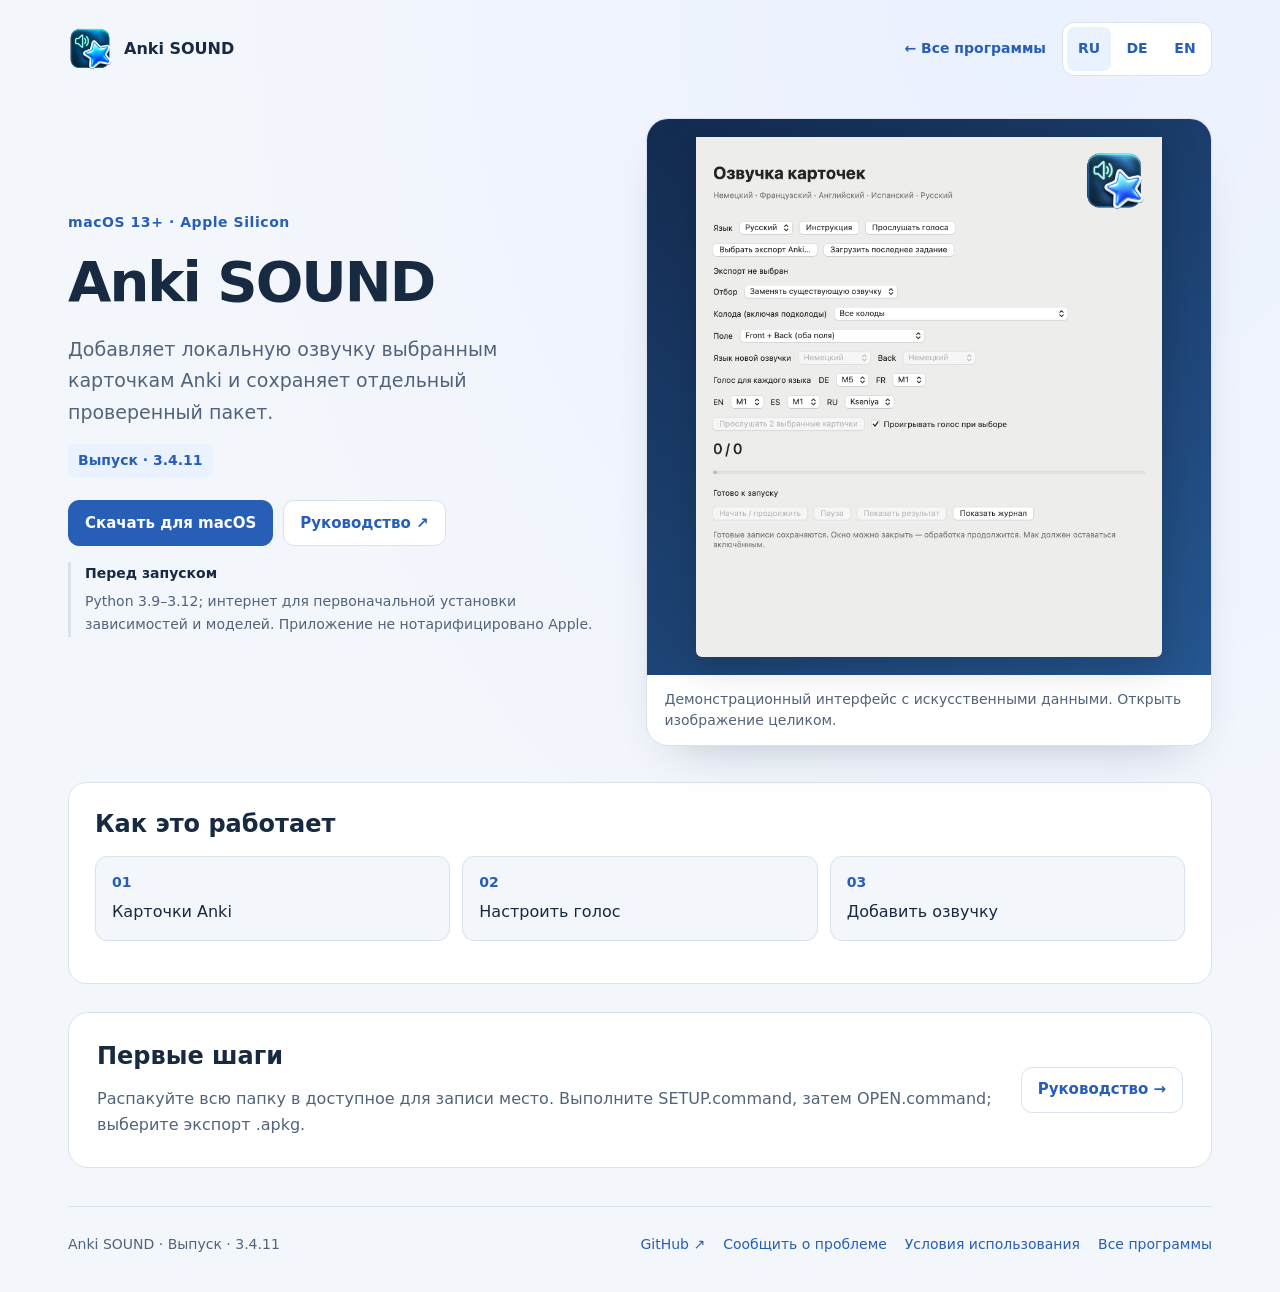
==== docs/index.html @ 82abe8fd "Polish localized website navigation, screenshots and mobile layouts" ====
<!doctype html>
<html lang="ru"><head><meta charset="utf-8"><meta name="viewport" content="width=device-width,initial-scale=1"><meta name="description" content="Добавляет локальную озвучку выбранным карточкам Anki и сохраняет отдельный проверенный пакет."><title>Anki SOUND — Руководство · Выпуск · 3.4.11</title><link rel="icon" href="presentation-icon.png"><link rel="stylesheet" href="presentation.css?v=20261022"></head>
<body style="--accent:#275fb6;--tint:#eaf1ff;--hero:#132b50;--hero-end:#255690"><div class="shell"><header class="top"><a class="brand" href="index-ru.html"><img src="presentation-icon.png" width="44" height="44" alt="">Anki SOUND</a><div class="navigation"><a class="catalog-link" href="https://popovantondev.github.io/popovantondev/index-ru.html">← Все программы</a><nav class="languages" aria-label="Language"><a href="index-ru.html" lang="ru" hreflang="ru" aria-current="page">RU</a><a href="index-de.html" lang="de" hreflang="de">DE</a><a href="index-en.html" lang="en" hreflang="en">EN</a></nav></div></header>
<main id="content"><section class="product-hero"><div class="copy"><p class="eyebrow">macOS 13+ · Apple Silicon</p><h1>Anki SOUND</h1><p class="lead">Добавляет локальную озвучку выбранным карточкам Anki и сохраняет отдельный проверенный пакет.</p><span class="status release">Выпуск · 3.4.11</span><div class="actions"><a class="button primary" href="https://github.com/popovantondev/AnkiSound/releases/tag/v3.4.11">Скачать для macOS</a><a class="button" href="Guide-ru.html">Руководство ↗</a></div><p class="requirements"><strong>Перед запуском</strong>Python 3.9–3.12; интернет для первоначальной установки зависимостей и моделей. Приложение не нотарифицировано Apple.</p></div><figure class="preview"><a href="images/guide-ru.png"><img src="images/guide-ru.png" alt="Anki SOUND — Демонстрационный интерфейс с искусственными данными. Открыть изображение целиком." decoding="async"></a><figcaption>Демонстрационный интерфейс с искусственными данными. Открыть изображение целиком.</figcaption></figure></section>
<section class="process" aria-labelledby="process-title"><h2 id="process-title">Как это работает</h2><ol class="flow"><li>Карточки Anki</li><li>Настроить голос</li><li>Добавить озвучку</li></ol></section><section class="start"><div><h2>Первые шаги</h2><p>Распакуйте всю папку в доступное для записи место. Выполните SETUP.command, затем OPEN.command; выберите экспорт .apkg.</p></div><div class="actions"><a class="button" href="Guide-ru.html">Руководство →</a></div></section></main>
<footer><span>Anki SOUND · Выпуск · 3.4.11</span><nav><a href="https://github.com/popovantondev/AnkiSound">GitHub ↗</a><a href="https://github.com/popovantondev/AnkiSound/issues/new/choose">Сообщить о проблеме</a><a href="https://github.com/popovantondev/AnkiSound#readme">Условия использования</a><a href="https://popovantondev.github.io/popovantondev/index-ru.html">Все программы</a></nav></footer></div></body></html>
---- docs/presentation.css ----
:root{color-scheme:light;--bg:#f3f6fb;--panel:#fff;--ink:#172a42;--muted:#52647b;--line:#d9e3ee;--accent:#225fba;--tint:#eaf2ff;--hero:#112d50;--hero-end:#23578d}
*{box-sizing:border-box}html{scroll-behavior:smooth;scroll-padding-top:24px}body{margin:0;background:radial-gradient(ellipse at 80% 0,var(--tint),transparent 55%),var(--bg);color:var(--ink);font:16px/1.65 system-ui,-apple-system,"Segoe UI",sans-serif}a{color:var(--accent);text-underline-offset:4px}a:focus-visible,summary:focus-visible{outline:3px solid var(--accent);outline-offset:4px}img{max-width:100%;height:auto}h1,h2,p{overflow-wrap:anywhere}h1{font-size:clamp(32px,4.5vw,56px);line-height:1.1;letter-spacing:-.035em;margin:12px 0 22px}h2{font-size:24px;line-height:1.3;margin:0 0 14px}p{margin:0 0 16px}.shell{max-width:1200px;margin:auto;padding:0 28px}.top{display:flex;justify-content:space-between;align-items:center;gap:20px;flex-wrap:wrap;padding:22px 0}.brand{display:flex;align-items:center;gap:12px;text-decoration:none;color:var(--ink);font-weight:750}.brand img{width:44px;height:44px;object-fit:contain}.navigation{display:flex;gap:16px;align-items:center;flex-wrap:wrap}.catalog-link{font-size:14px;font-weight:650;text-decoration:none}.languages{display:flex;gap:4px;border:1px solid var(--line);border-radius:12px;padding:4px;background:var(--panel)}.languages a{display:inline-flex;min-width:44px;min-height:44px;align-items:center;justify-content:center;border-radius:8px;text-decoration:none;font-size:14px;font-weight:700}.languages a[aria-current]{background:var(--tint)}.product-hero{display:grid;grid-template-columns:minmax(0,1fr) minmax(0,1.05fr);gap:38px;align-items:center;margin:20px 0 36px}.copy{min-width:0;padding:24px 0}.eyebrow{color:var(--accent);font-size:14px;font-weight:700;letter-spacing:.04em}.lead{font-size:19px;color:var(--muted)}.status{display:inline-block;border-radius:8px;padding:5px 10px;background:var(--tint);font-size:14px;font-weight:700;color:var(--accent)}.actions{display:flex;align-items:center;flex-wrap:wrap;gap:10px;margin:23px 0 16px}.button{display:inline-flex;align-items:center;justify-content:center;min-height:46px;padding:10px 16px;border:1px solid var(--line);border-radius:11px;background:var(--panel);color:var(--accent);font-size:15px;line-height:1.4;font-weight:700;text-decoration:none;max-width:100%;overflow-wrap:anywhere}.button.primary{background:var(--accent);color:#fff;border-color:var(--accent)}.button:hover{filter:brightness(.96)}.requirements{font-size:14px;color:var(--muted);padding-left:14px;border-left:3px solid var(--line)}.requirements strong{display:block;color:var(--ink);margin-bottom:5px}.preview{margin:0;min-width:0;border:1px solid var(--line);border-radius:22px;overflow:hidden;background:var(--panel);box-shadow:0 22px 50px -30px #162b4855}.preview>a{display:grid;place-items:center;padding:18px;background:linear-gradient(145deg,var(--hero),var(--hero-end));min-height:260px}.preview img{display:block;width:auto;max-width:100%;max-height:520px;object-fit:contain;filter:drop-shadow(0 8px 18px #0003)}figcaption{font-size:14px;color:var(--muted);padding:14px 18px;line-height:1.5}.process{border:1px solid var(--line);border-radius:18px;background:var(--panel);padding:26px;margin:26px 0}.flow{list-style:none;display:grid;grid-template-columns:repeat(3,minmax(0,1fr));padding:0;gap:12px;counter-reset:step}.flow li{padding:14px 16px;border:1px solid var(--line);border-radius:12px;background:var(--bg);overflow-wrap:anywhere}.flow li:before{counter-increment:step;content:counter(step,decimal-leading-zero);display:block;font-size:14px;color:var(--accent);font-weight:700;margin-bottom:5px}.start{display:grid;grid-template-columns:minmax(0,1fr) auto;gap:24px;align-items:center;padding:28px;border-radius:20px;background:var(--panel);border:1px solid var(--line);margin:28px 0 38px}.start p{color:var(--muted);margin:0}.start .actions{margin:0}.notice{padding:14px 16px;background:var(--tint);border-radius:12px;font-size:15px;color:var(--ink)}footer{display:flex;gap:16px;flex-wrap:wrap;justify-content:space-between;border-top:1px solid var(--line);padding:26px 0 36px;font-size:14px;color:var(--muted)}footer nav{display:flex;gap:18px;flex-wrap:wrap}footer a{text-decoration:none}main:focus{outline:none}
@media(max-width:900px){.product-hero{gap:24px}.lead{font-size:17px}.shell{padding:0 22px}}
@media(max-width:760px){.product-hero{grid-template-columns:1fr;margin-top:0;gap:14px}.copy{padding:12px 0}.preview>a{min-height:0}.preview img{max-height:450px}.flow{grid-template-columns:1fr}.start{grid-template-columns:1fr;padding:22px}.process{padding:22px}.top{gap:14px}.navigation{width:100%;justify-content:space-between}.shell{padding:0 18px}}
@media(prefers-reduced-motion:reduce){html{scroll-behavior:auto}*,*:before,*:after{animation:none!important;transition:none!important}}
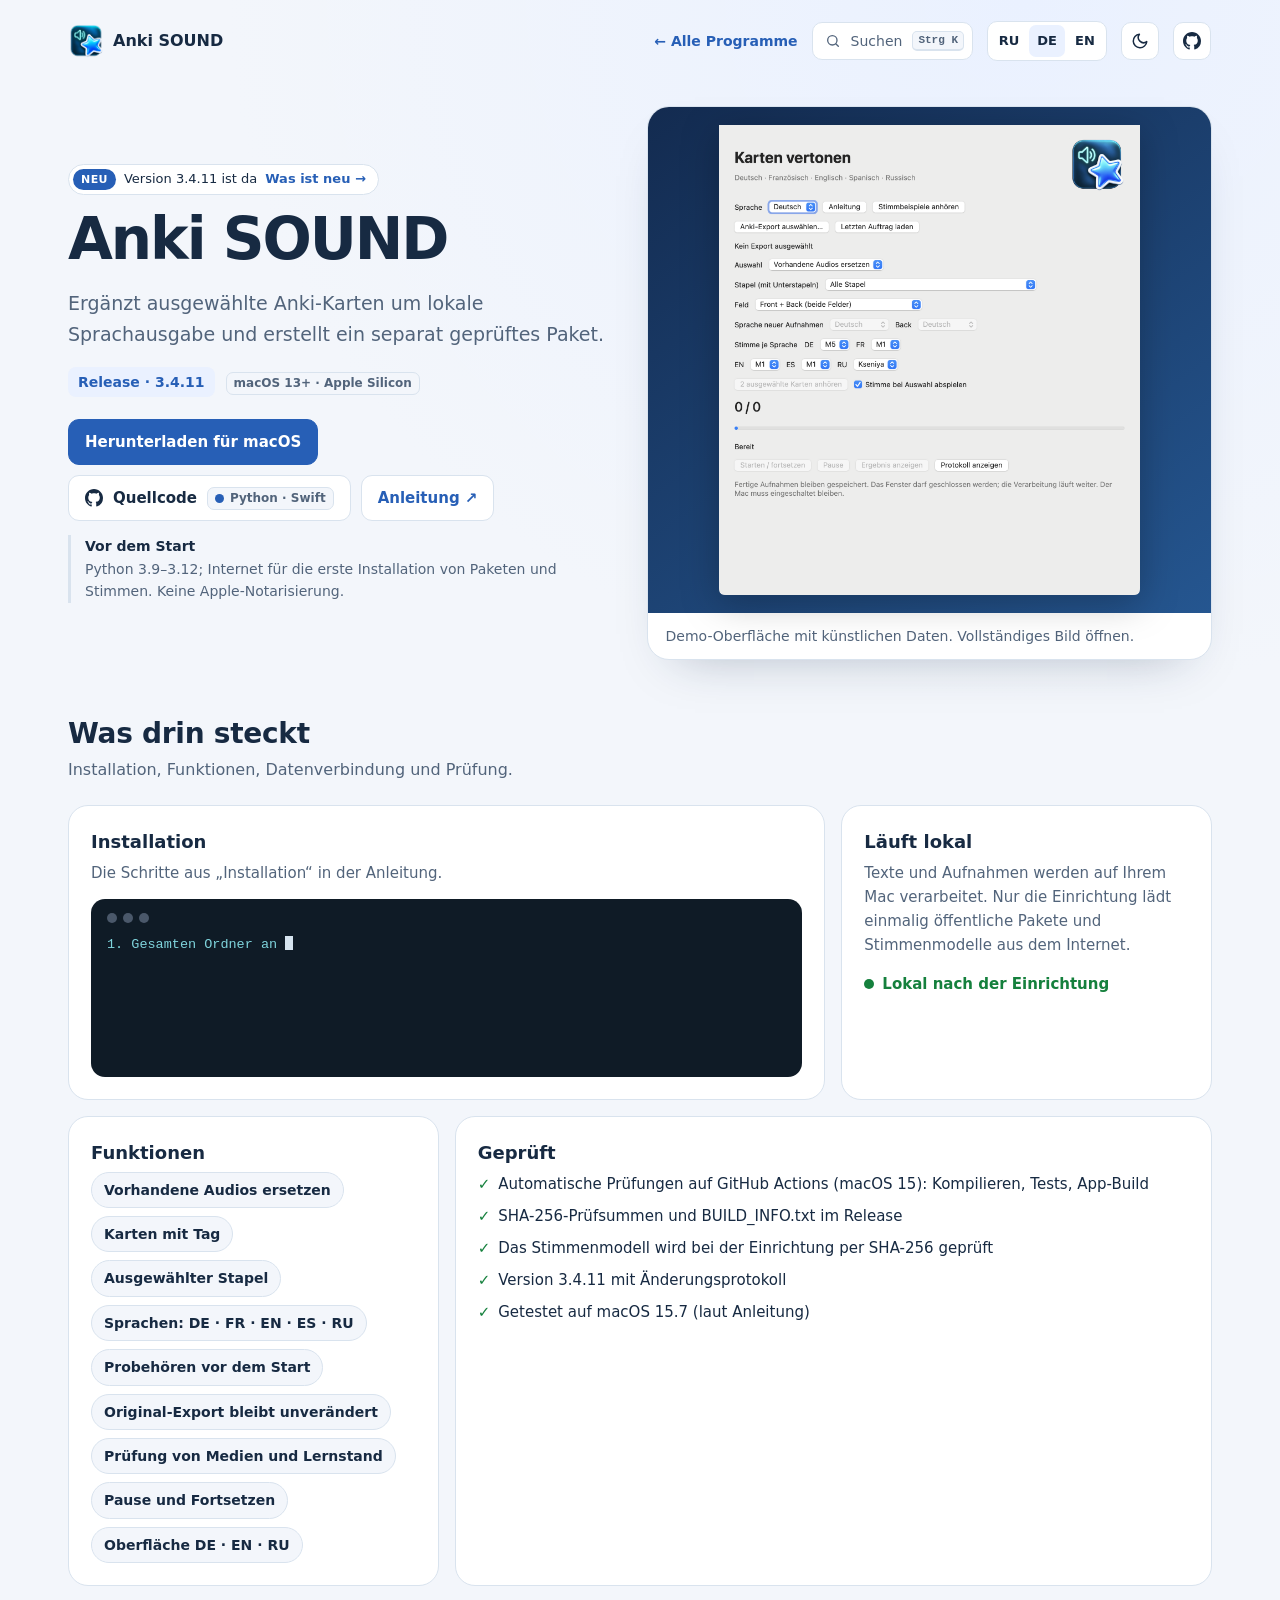
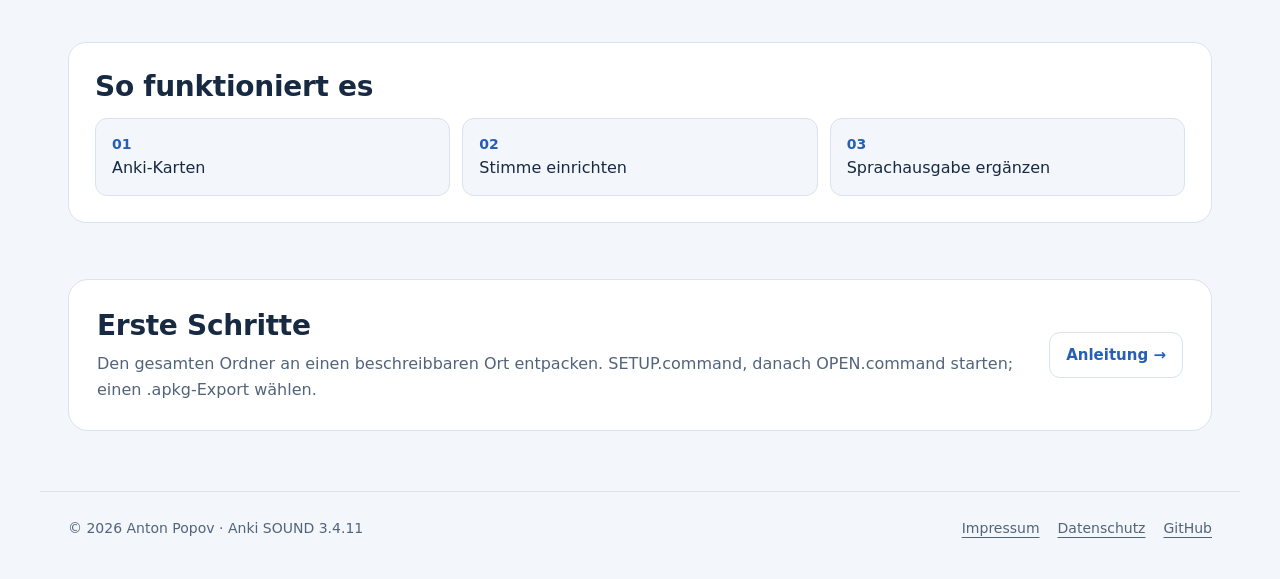
==== commit 561faa16: "Polish project site and documentation - German root pages (index.html, README.md), English and Russi" ====
--- a/docs/index.html
+++ b/docs/index.html
@@ -1,6 +1,73 @@
 <!doctype html>
-<html lang="ru"><head><meta charset="utf-8"><meta name="viewport" content="width=device-width,initial-scale=1"><meta name="description" content="Добавляет локальную озвучку выбранным карточкам Anki и сохраняет отдельный проверенный пакет."><title>Anki SOUND — Руководство · Выпуск · 3.4.11</title><link rel="icon" href="presentation-icon.png"><link rel="stylesheet" href="presentation.css?v=20261022"></head>
-<body style="--accent:#275fb6;--tint:#eaf1ff;--hero:#132b50;--hero-end:#255690"><div class="shell"><header class="top"><a class="brand" href="index-ru.html"><img src="presentation-icon.png" width="44" height="44" alt="">Anki SOUND</a><div class="navigation"><a class="catalog-link" href="https://popovantondev.github.io/popovantondev/index-ru.html">← Все программы</a><nav class="languages" aria-label="Language"><a href="index-ru.html" lang="ru" hreflang="ru" aria-current="page">RU</a><a href="index-de.html" lang="de" hreflang="de">DE</a><a href="index-en.html" lang="en" hreflang="en">EN</a></nav></div></header>
-<main id="content"><section class="product-hero"><div class="copy"><p class="eyebrow">macOS 13+ · Apple Silicon</p><h1>Anki SOUND</h1><p class="lead">Добавляет локальную озвучку выбранным карточкам Anki и сохраняет отдельный проверенный пакет.</p><span class="status release">Выпуск · 3.4.11</span><div class="actions"><a class="button primary" href="https://github.com/popovantondev/AnkiSound/releases/tag/v3.4.11">Скачать для macOS</a><a class="button" href="Guide-ru.html">Руководство ↗</a></div><p class="requirements"><strong>Перед запуском</strong>Python 3.9–3.12; интернет для первоначальной установки зависимостей и моделей. Приложение не нотарифицировано Apple.</p></div><figure class="preview"><a href="images/guide-ru.png"><img src="images/guide-ru.png" alt="Anki SOUND — Демонстрационный интерфейс с искусственными данными. Открыть изображение целиком." decoding="async"></a><figcaption>Демонстрационный интерфейс с искусственными данными. Открыть изображение целиком.</figcaption></figure></section>
-<section class="process" aria-labelledby="process-title"><h2 id="process-title">Как это работает</h2><ol class="flow"><li>Карточки Anki</li><li>Настроить голос</li><li>Добавить озвучку</li></ol></section><section class="start"><div><h2>Первые шаги</h2><p>Распакуйте всю папку в доступное для записи место. Выполните SETUP.command, затем OPEN.command; выберите экспорт .apkg.</p></div><div class="actions"><a class="button" href="Guide-ru.html">Руководство →</a></div></section></main>
-<footer><span>Anki SOUND · Выпуск · 3.4.11</span><nav><a href="https://github.com/popovantondev/AnkiSound">GitHub ↗</a><a href="https://github.com/popovantondev/AnkiSound/issues/new/choose">Сообщить о проблеме</a><a href="https://github.com/popovantondev/AnkiSound#readme">Условия использования</a><a href="https://popovantondev.github.io/popovantondev/index-ru.html">Все программы</a></nav></footer></div></body></html>+<html lang="de">
+<head>
+<meta charset="utf-8">
+<meta name="viewport" content="width=device-width,initial-scale=1">
+<meta name="color-scheme" content="light dark">
+<meta name="description" content="Ergänzt ausgewählte Anki-Karten um lokale Sprachausgabe und erstellt ein separat geprüftes Paket.">
+<title>Anki SOUND — Anleitung · Release · 3.4.11</title>
+<link rel="icon" href="presentation-icon.png">
+<script src="assets/kit/kit-theme.js"></script><link rel="stylesheet" href="assets/kit/kit.css?v=2026.11.05-1"><script src="assets/kit/programs.js?v=2026.11.05-1" defer></script><script src="assets/kit/kit.js?v=2026.11.05-1" defer></script>
+<link rel="stylesheet" href="presentation.css?v=2026.11.05-1">
+</head>
+<body class="ppk-page">
+<a class="ppk-skip" href="#main">Zum Inhalt</a>
+<div class="ppk-nav-wrap" id="ppk-nav-wrap">
+  <nav class="ppk-nav" aria-label="Hauptnavigation">
+    <a class="ppk-brand" href="index.html"><img src="presentation-icon.png" alt="" width="34" height="34"><span>Anki SOUND</span></a>
+    <span class="ppk-spacer"></span>
+    <a class="ppk-back" href="https://popovantondev.github.io/popovantondev/index.html">← Alle Programme</a>
+    <button class="ppk-search-btn" type="button" data-ppk-open-search aria-label="Programme durchsuchen"><span>Suchen</span><kbd>Strg K</kbd></button>
+    <div class="ppk-langs"><a href="index-ru.html" lang="ru" hreflang="ru">RU</a><a href="index.html" lang="de" hreflang="de" aria-current="page">DE</a><a href="index-en.html" lang="en" hreflang="en">EN</a></div>
+    <button class="ppk-icon-btn ppk-theme-btn" type="button" data-ppk-theme aria-label="Farbschema wechseln"></button>
+    <a class="ppk-icon-btn ppk-gh-btn" href="https://github.com/popovantondev/AnkiSound" aria-label="GitHub"></a>
+  </nav>
+</div>
+<main class="ppk-shell" id="main">
+<div class="ppk-hero">
+<div>
+<a class="ppk-pill" href="https://github.com/popovantondev/AnkiSound/releases/tag/v3.4.11"><span class="ppk-new">NEU</span><span>Version 3.4.11 ist da</span> <span class="ppk-more">Was ist neu →</span></a>
+<h1>Anki SOUND</h1>
+<p class="ppk-lead">Ergänzt ausgewählte Anki-Karten um lokale Sprachausgabe und erstellt ein separat geprüftes Paket.</p>
+<span class="ppk-status">Release · 3.4.11</span> <span class="ppk-chip ppk-meta-chip">macOS 13+ · Apple Silicon</span>
+<div class="ppk-actions">
+<a class="ppk-btn ppk-btn-primary" href="https://github.com/popovantondev/AnkiSound/releases/tag/v3.4.11">Herunterladen für macOS</a>
+<a class="ppk-btn ppk-btn-gh" href="https://github.com/popovantondev/AnkiSound">Quellcode <span class="ppk-chip"><i class="ppk-dot"></i>Python · Swift</span></a>
+<a class="ppk-btn" href="Guide-de.html">Anleitung ↗</a>
+</div>
+<p class="ppk-requirements"><strong>Vor dem Start</strong>Python 3.9–3.12; Internet für die erste Installation von Paketen und Stimmen. Keine Apple-Notarisierung.</p>
+
+</div>
+<figure class="ppk-preview">
+<div class="ppk-stage"><a href="images/guide-de.png"><img src="images/guide-de.png" alt="Anki SOUND — Demo-Oberfläche mit künstlichen Daten. Vollständiges Bild öffnen." decoding="async"></a></div>
+<figcaption>Demo-Oberfläche mit künstlichen Daten. Vollständiges Bild öffnen.</figcaption>
+</figure>
+</div>
+
+<section class="ppk-bento-section ppk-section ppk-reveal">
+<h2>Was drin steckt</h2>
+<p class="ppk-sub">Installation, Funktionen, Datenverbindung und Prüfung.</p>
+<div class="ppk-bento">
+<div class="ppk-tile ppk-wide"><h3>Installation</h3><p>Die Schritte aus „Installation“ in der Anleitung.</p><div class="ppk-term" role="group" aria-label="Installation"><div class="ppk-term-bar"><i></i><i></i><i></i></div><div class="ppk-term-out"><div class="ppk-ps">1. Gesamten Ordner an einen beschreibbaren Ort entpacken</div><div class="ppk-ps">2. SETUP.command starten (Python 3.9–3.12, Internet nötig)</div><div class="ppk-dim">   lädt festgelegte Pakete und das russische Stimmenmodell (SHA-256-geprüft)</div><div class="ppk-ps">3. OPEN.command starten – öffnet previews/Anki SOUND.app</div><div class="ppk-ok">4. .apkg-Export wählen, Modus wählen, Vorschau anhören, starten</div></div></div></div>
+<div class="ppk-tile"><h3>Läuft lokal</h3><p>Texte und Aufnahmen werden auf Ihrem Mac verarbeitet. Nur die Einrichtung lädt einmalig öffentliche Pakete und Stimmenmodelle aus dem Internet.</p><span class="ppk-live">Lokal nach der Einrichtung</span></div>
+<div class="ppk-tile"><h3>Funktionen</h3><div class="ppk-chips"><span>Vorhandene Audios ersetzen</span><span>Karten mit Tag</span><span>Ausgewählter Stapel</span><span>Sprachen: DE · FR · EN · ES · RU</span><span>Probehören vor dem Start</span><span>Original-Export bleibt unverändert</span><span>Prüfung von Medien und Lernstand</span><span>Pause und Fortsetzen</span><span>Oberfläche DE · EN · RU</span></div></div>
+<div class="ppk-tile ppk-wide"><h3>Geprüft</h3><ul class="ppk-checks"><li>Automatische Prüfungen auf GitHub Actions (macOS 15): Kompilieren, Tests, App-Build</li><li>SHA-256-Prüfsummen und BUILD_INFO.txt im Release</li><li>Das Stimmenmodell wird bei der Einrichtung per SHA-256 geprüft</li><li>Version 3.4.11 mit Änderungsprotokoll</li><li>Getestet auf macOS 15.7 (laut Anleitung)</li></ul></div>
+</div>
+</section>
+
+<section class="ppk-section ppk-process ppk-reveal" aria-labelledby="process-title">
+<h2 id="process-title">So funktioniert es</h2>
+<ol class="ppk-flow"><li>Anki-Karten</li><li>Stimme einrichten</li><li>Sprachausgabe ergänzen</li></ol>
+</section>
+
+<section class="ppk-section ppk-start ppk-reveal">
+<div><h2>Erste Schritte</h2><p>Den gesamten Ordner an einen beschreibbaren Ort entpacken. SETUP.command, danach OPEN.command starten; einen .apkg-Export wählen.</p></div>
+<div class="ppk-actions"><a class="ppk-btn" href="Guide-de.html">Anleitung →</a></div>
+</section>
+</main>
+<footer class="ppk-footer">
+  <span>© 2026 Anton Popov · Anki SOUND 3.4.11</span>
+  <nav aria-label="Rechtliches"><a href="https://popovantondev.github.io/popovantondev/impressum.html">Impressum</a><a href="https://popovantondev.github.io/popovantondev/datenschutz.html">Datenschutz</a><a href="https://github.com/popovantondev/AnkiSound">GitHub</a></nav>
+</footer>
+</body>
+</html>
--- a/docs/assets/kit/kit.css
+++ b/docs/assets/kit/kit.css
@@ -0,0 +1,244 @@
+/* popovantondev shared kit: tokens, header, search palette, components, footer.
+   Everything is prefixed ppk-. Pages set their accent in their own CSS (see demo.html).
+   Kit tokens have zero specificity (:where), so any page rule overrides them regardless of load order. */
+
+/* ---------- tokens ---------- */
+:where(:root){color-scheme:light;
+  --ppk-bg:#f3f6fb;--ppk-panel:#ffffff;--ppk-ink:#172a42;--ppk-muted:#52647b;--ppk-line:#d9e3ee;
+  --ppk-accent:#0f6f7c;--ppk-accent-ink:#ffffff;--ppk-tint:#e2f2f3;--ppk-hero:#0c3a45;--ppk-hero-end:#1b6b78;
+  --ppk-glass:rgba(255,255,255,.76);--ppk-term:#0f1b26;--ppk-term-ink:#d6e4ef;--ppk-term-ps:#7fd4dc;--ppk-term-ok:#6ee787;--ppk-term-dim:#8fa3b6;
+  --ppk-ok:#15803d;--ppk-ok-bg:#dcfce7;--ppk-ok-fg:#166534;--ppk-warn-bg:#fef3c7;--ppk-warn-fg:#92400e;
+  --ppk-focus:#1a5fd0;--ppk-shadow:0 22px 50px -30px rgba(22,43,72,.35);
+  --ppk-radius-s:8px;--ppk-radius-m:12px;--ppk-radius-l:20px;--ppk-radius-pill:999px;
+  --ppk-font:system-ui,-apple-system,"Segoe UI",sans-serif;--ppk-mono:ui-monospace,"Cascadia Code",Consolas,monospace;--ppk-shell:1200px}
+:where([data-theme="dark"]){color-scheme:dark;
+  --ppk-bg:#0c131b;--ppk-panel:#131d28;--ppk-ink:#e5edf5;--ppk-muted:#9badbf;--ppk-line:#233142;
+  --ppk-accent:#3cc1cc;--ppk-accent-ink:#03262b;--ppk-tint:#11343a;--ppk-hero:#082a32;--ppk-hero-end:#145a65;
+  --ppk-glass:rgba(19,29,40,.76);--ppk-term:#070d13;--ppk-term-ink:#d6e4ef;--ppk-term-ps:#7fd4dc;--ppk-term-ok:#6ee787;--ppk-term-dim:#8fa3b6;
+  --ppk-ok:#4ade80;--ppk-ok-bg:#14532d;--ppk-ok-fg:#bbf7d0;--ppk-warn-bg:#78350f;--ppk-warn-fg:#fde68a;
+  --ppk-focus:#7ab8ff;--ppk-shadow:0 22px 50px -30px rgba(0,0,0,.7)}
+@media (prefers-color-scheme:dark){:where(:root:not([data-theme])){color-scheme:dark;
+  --ppk-bg:#0c131b;--ppk-panel:#131d28;--ppk-ink:#e5edf5;--ppk-muted:#9badbf;--ppk-line:#233142;
+  --ppk-accent:#3cc1cc;--ppk-accent-ink:#03262b;--ppk-tint:#11343a;--ppk-hero:#082a32;--ppk-hero-end:#145a65;
+  --ppk-glass:rgba(19,29,40,.76);--ppk-term:#070d13;--ppk-term-ink:#d6e4ef;--ppk-term-ps:#7fd4dc;--ppk-term-ok:#6ee787;--ppk-term-dim:#8fa3b6;
+  --ppk-ok:#4ade80;--ppk-ok-bg:#14532d;--ppk-ok-fg:#bbf7d0;--ppk-warn-bg:#78350f;--ppk-warn-fg:#fde68a;
+  --ppk-focus:#7ab8ff;--ppk-shadow:0 22px 50px -30px rgba(0,0,0,.7)}}
+
+/* ---------- base (only inside pages that opt in with class ppk-page on body) ---------- */
+.ppk-page{margin:0;background:radial-gradient(ellipse at 80% 0,var(--ppk-tint),transparent 55%),var(--ppk-bg);background-attachment:fixed;color:var(--ppk-ink);font:16px/1.6 var(--ppk-font);transition:background-color .3s,color .3s}
+.ppk-page *,.ppk-page *::before,.ppk-page *::after{box-sizing:border-box}
+:where(.ppk-page a){color:var(--ppk-accent);text-underline-offset:4px}
+:where(.ppk-page img){max-width:100%;height:auto}
+:where(.ppk-page button){font:inherit;color:inherit}
+.ppk-page :focus-visible,.ppk-overlay :focus-visible,.ppk-nav-wrap :focus-visible,.ppk-footer :focus-visible{outline:3px solid var(--ppk-focus);outline-offset:3px}
+:where(.ppk-page h1),.ppk-title{font-size:clamp(34px,4.6vw,58px);line-height:1.05;letter-spacing:-.035em;margin:14px 0 18px}
+:where(.ppk-page h2),.ppk-h2{font-size:clamp(22px,2.4vw,28px);line-height:1.25;letter-spacing:-.01em;margin:0 0 6px}
+.ppk-page [hidden],.ppk-overlay[hidden]{display:none!important}
+.ppk-shell{max-width:var(--ppk-shell);margin:0 auto;padding:0 28px}
+.ppk-section{margin:56px 0;position:relative}
+.ppk-sub{color:var(--ppk-muted);margin:0 0 22px}
+.ppk-sr-only{position:absolute!important;width:1px;height:1px;margin:-1px;padding:0;overflow:hidden;clip:rect(0 0 0 0);white-space:nowrap;border:0}
+.ppk-skip{position:absolute;left:12px;top:-60px;z-index:200;background:var(--ppk-panel);color:var(--ppk-ink);border:2px solid var(--ppk-focus);border-radius:var(--ppk-radius-m);padding:8px 14px;font-weight:700;text-decoration:none}
+.ppk-skip:focus{top:12px}
+html.ppk-lock{overflow:hidden}
+
+/* ---------- icons (CSS masks, work without JS and without inline SVG) ---------- */
+.ppk-search-btn::before,.ppk-gh-btn::before,.ppk-theme-btn::before,.ppk-btn-gh::before{content:"";flex:none;background:currentColor;-webkit-mask:var(--ppk-ico) center/contain no-repeat;mask:var(--ppk-ico) center/contain no-repeat}
+.ppk-search-btn::before{--ppk-ico:url("data:image/svg+xml,%3Csvg xmlns='http://www.w3.org/2000/svg' viewBox='0 0 24 24' fill='none' stroke='black' stroke-width='2' stroke-linecap='round'%3E%3Ccircle cx='11' cy='11' r='7'/%3E%3Cpath d='m20 20-3.5-3.5'/%3E%3C/svg%3E");width:16px;height:16px}
+.ppk-gh-btn::before,.ppk-btn-gh::before{--ppk-ico:url("data:image/svg+xml,%3Csvg xmlns='http://www.w3.org/2000/svg' viewBox='0 0 16 16'%3E%3Cpath d='M8 0C3.58 0 0 3.58 0 8c0 3.54 2.29 6.53 5.47 7.59.4.07.55-.17.55-.38 0-.19-.01-.82-.01-1.49-2.01.37-2.53-.49-2.69-.94-.09-.23-.48-.94-.82-1.13-.28-.15-.68-.52-.01-.53.63-.01 1.08.58 1.23.82.72 1.21 1.87.87 2.33.66.07-.52.28-.87.51-1.07-1.78-.2-3.64-.89-3.64-3.95 0-.87.31-1.59.82-2.15-.08-.2-.36-1.02.08-2.12 0 0 .67-.21 2.2.82.64-.18 1.32-.27 2-.27.68 0 1.36.09 2 .27 1.53-1.04 2.2-.82 2.2-.82.44 1.1.16 1.92.08 2.12.51.56.82 1.27.82 2.15 0 3.07-1.87 3.75-3.65 3.95.29.25.54.73.54 1.48 0 1.07-.01 1.93-.01 2.2 0 .21.15.46.55.38A8.013 8.013 0 0 0 16 8c0-4.42-3.58-8-8-8z'/%3E%3C/svg%3E");width:18px;height:18px}
+.ppk-theme-btn::before{--ppk-ico:url("data:image/svg+xml,%3Csvg xmlns='http://www.w3.org/2000/svg' viewBox='0 0 24 24' fill='none' stroke='black' stroke-width='2' stroke-linecap='round' stroke-linejoin='round'%3E%3Cpath d='M21 12.8A9 9 0 1 1 11.2 3a7 7 0 0 0 9.8 9.8z'/%3E%3C/svg%3E");width:18px;height:18px}
+:root[data-theme="dark"] .ppk-theme-btn::before{--ppk-ico:url("data:image/svg+xml,%3Csvg xmlns='http://www.w3.org/2000/svg' viewBox='0 0 24 24' fill='none' stroke='black' stroke-width='2' stroke-linecap='round'%3E%3Ccircle cx='12' cy='12' r='4.5'/%3E%3Cpath d='M12 2v2M12 20v2M4.9 4.9l1.4 1.4M17.7 17.7l1.4 1.4M2 12h2M20 12h2M4.9 19.1l1.4-1.4M17.7 6.3l1.4-1.4'/%3E%3C/svg%3E")}
+@media (prefers-color-scheme:dark){:root:not([data-theme]) .ppk-theme-btn::before{--ppk-ico:url("data:image/svg+xml,%3Csvg xmlns='http://www.w3.org/2000/svg' viewBox='0 0 24 24' fill='none' stroke='black' stroke-width='2' stroke-linecap='round'%3E%3Ccircle cx='12' cy='12' r='4.5'/%3E%3Cpath d='M12 2v2M12 20v2M4.9 4.9l1.4 1.4M17.7 17.7l1.4 1.4M2 12h2M20 12h2M4.9 19.1l1.4-1.4M17.7 6.3l1.4-1.4'/%3E%3C/svg%3E")}}
+.ppk-search-btn:has(svg)::before,.ppk-icon-btn:has(svg)::before,.ppk-btn-gh:has(svg)::before{display:none}
+
+/* ---------- header: static markup, JS only improves it ---------- */
+.ppk-nav-wrap{position:sticky;top:0;z-index:40;padding:10px 0 0;transition:padding .3s}
+.ppk-nav-wrap.ppk-floating{padding-inline:8px}
+.ppk-nav{max-width:var(--ppk-shell);margin:0 auto;display:flex;align-items:center;gap:14px;padding:10px 28px;border:1px solid transparent;border-radius:0;font:14px/1.3 var(--ppk-font);color:var(--ppk-ink);transition:max-width .35s cubic-bezier(.2,.8,.2,1),padding .35s cubic-bezier(.2,.8,.2,1),border-radius .35s,background-color .35s,box-shadow .35s}
+.ppk-nav *,.ppk-nav *::before,.ppk-nav *::after{box-sizing:border-box}
+.ppk-floating .ppk-nav{max-width:980px;padding:8px 10px 8px 16px;border-color:var(--ppk-line);border-radius:var(--ppk-radius-pill);background:var(--ppk-glass);-webkit-backdrop-filter:blur(14px) saturate(1.4);backdrop-filter:blur(14px) saturate(1.4);box-shadow:0 10px 30px -18px rgba(0,0,0,.35)}
+.ppk-brand{display:flex;align-items:center;gap:10px;min-width:0;font-size:16px;font-weight:750;color:var(--ppk-ink);text-decoration:none;white-space:nowrap}
+.ppk-brand img{width:34px;height:34px;flex:none;border-radius:9px}
+.ppk-brand span{overflow:hidden;text-overflow:ellipsis}
+.ppk-spacer{flex:1}
+.ppk-back{display:inline-flex;align-items:center;min-height:38px;font-size:14px;font-weight:650;color:var(--ppk-accent);text-decoration:none;white-space:nowrap}
+.ppk-back:hover{text-decoration:underline;text-underline-offset:4px}
+.ppk-search-btn{display:none;align-items:center;gap:10px;min-height:38px;padding:6px 8px 6px 12px;border:1px solid var(--ppk-line);border-radius:10px;background:var(--ppk-panel);color:var(--ppk-muted);font:inherit;font-size:14px;cursor:pointer;transition:border-color .2s}
+.ppk-search-btn:hover{border-color:var(--ppk-accent)}
+html.ppk-js .ppk-search-btn{display:flex}
+.ppk-search-btn kbd,.ppk-kbd{font:600 11px/1 var(--ppk-mono);border:1px solid var(--ppk-line);border-bottom-width:2px;border-radius:5px;padding:3px 5px;color:var(--ppk-muted);background:var(--ppk-bg)}
+.ppk-langs{display:flex;gap:2px;padding:3px;border:1px solid var(--ppk-line);border-radius:10px;background:var(--ppk-panel)}
+.ppk-langs a{display:grid;place-items:center;min-width:36px;min-height:32px;border-radius:7px;color:var(--ppk-ink);font-size:13px;font-weight:700;text-decoration:none}
+.ppk-langs a:hover{background:var(--ppk-bg)}
+.ppk-langs a[aria-current]{background:var(--ppk-tint);color:var(--ppk-ink)}
+.ppk-icon-btn{display:grid;place-items:center;width:38px;height:38px;padding:0;border:1px solid var(--ppk-line);border-radius:10px;background:var(--ppk-panel);color:var(--ppk-ink);text-decoration:none;cursor:pointer;transition:border-color .2s}
+.ppk-icon-btn:hover{border-color:var(--ppk-accent)}
+.ppk-icon-btn svg{width:18px;height:18px}
+html:not(.ppk-js) .ppk-theme-btn{display:none}
+
+/* ---------- hero parts ---------- */
+.ppk-hero{display:grid;grid-template-columns:minmax(0,1fr) minmax(0,1.05fr);gap:40px;align-items:center;margin:34px 0 10px}
+.ppk-hero>*{min-width:0}
+.ppk-pill{display:inline-flex;align-items:center;gap:8px;max-width:100%;padding:4px 12px 4px 4px;border:1px solid var(--ppk-line);border-radius:var(--ppk-radius-pill);background:var(--ppk-panel);color:var(--ppk-ink);font-size:13px;text-decoration:none;transition:border-color .2s,transform .2s}
+.ppk-pill:hover{border-color:var(--ppk-accent);transform:translateY(-1px)}
+.ppk-pill .ppk-new{flex:none;background:var(--ppk-accent);color:var(--ppk-accent-ink);border-radius:var(--ppk-radius-pill);padding:2px 8px;font-weight:800;font-size:11px;letter-spacing:.04em}
+.ppk-pill .ppk-more{color:var(--ppk-accent);font-weight:650;white-space:nowrap}
+.ppk-lead{margin:0 0 18px;color:var(--ppk-muted);font-size:19px}
+.ppk-status{display:inline-block;padding:4px 10px;border-radius:var(--ppk-radius-s);background:var(--ppk-tint);color:var(--ppk-accent);font-size:14px;font-weight:700}
+.ppk-actions{display:flex;flex-wrap:wrap;align-items:center;gap:10px;margin:22px 0 14px}
+.ppk-btn{display:inline-flex;align-items:center;gap:10px;min-height:46px;padding:10px 16px;border:1px solid var(--ppk-line);border-radius:11px;background:var(--ppk-panel);color:var(--ppk-accent);font-size:15px;font-weight:700;text-decoration:none;cursor:pointer;transition:transform .15s,box-shadow .2s,border-color .2s}
+.ppk-btn:hover{transform:translateY(-1px);box-shadow:0 8px 20px -12px rgba(0,0,0,.35);border-color:var(--ppk-accent)}
+.ppk-btn-primary{background:var(--ppk-accent);border-color:var(--ppk-accent);color:var(--ppk-accent-ink)}
+.ppk-btn-gh{color:var(--ppk-ink)}
+.ppk-chip{display:inline-flex;align-items:center;gap:6px;padding:1px 7px;border:1px solid var(--ppk-line);border-radius:7px;background:var(--ppk-bg);color:var(--ppk-muted);font-size:12px;font-weight:600}
+.ppk-dot{display:inline-block;width:9px;height:9px;border-radius:50%;background:var(--ppk-accent)}
+.ppk-requirements{margin:0;padding-left:14px;border-left:3px solid var(--ppk-line);color:var(--ppk-muted);font-size:14px}
+.ppk-requirements strong{display:block;color:var(--ppk-ink)}
+.ppk-preview{position:relative;margin:0;overflow:hidden;border:1px solid var(--ppk-line);border-radius:22px;background:var(--ppk-panel);box-shadow:var(--ppk-shadow)}
+.ppk-stage{display:grid;place-items:center;padding:18px;background:linear-gradient(145deg,var(--ppk-hero),var(--ppk-hero-end))}
+.ppk-stage img{display:block;width:auto;max-height:470px;filter:drop-shadow(0 8px 18px rgba(0,0,0,.25))}
+.ppk-preview figcaption{padding:12px 18px;color:var(--ppk-muted);font-size:14px}
+
+/* ---------- bento ---------- */
+.ppk-bento{display:grid;grid-template-columns:repeat(3,minmax(0,1fr));gap:16px}
+.ppk-tile{position:relative;min-width:0;overflow:hidden;padding:22px;border:1px solid var(--ppk-line);border-radius:var(--ppk-radius-l);background:var(--ppk-panel)}
+.ppk-tile h3{margin:0 0 4px;font-size:18px}
+.ppk-tile p{margin:0 0 14px;color:var(--ppk-muted);font-size:15px}
+.ppk-wide{grid-column:span 2}
+.ppk-term{min-height:178px;overflow:hidden;padding:14px 16px;border-radius:14px;background:var(--ppk-term);color:var(--ppk-term-ink);font:13.5px/1.75 var(--ppk-mono)}
+.ppk-term-bar{display:flex;gap:6px;margin-bottom:10px}
+.ppk-term-bar i{width:10px;height:10px;border-radius:50%;background:#4a586a}
+.ppk-term-out>div{overflow-wrap:anywhere}
+.ppk-term .ppk-ps{color:var(--ppk-term-ps)}
+.ppk-term .ppk-ok{color:var(--ppk-term-ok)}
+.ppk-term .ppk-dim{color:var(--ppk-term-dim)}
+.ppk-cursor{display:inline-block;width:8px;height:1.05em;background:var(--ppk-term-ink);vertical-align:-2px;animation:ppk-blink 1s steps(1) infinite}
+@keyframes ppk-blink{50%{opacity:0}}
+.ppk-chips{display:flex;flex-wrap:wrap;gap:8px}
+.ppk-chips span{padding:6px 12px;border:1px solid var(--ppk-line);border-radius:var(--ppk-radius-pill);background:var(--ppk-bg);font-size:14px;font-weight:600;transition:transform .2s,border-color .2s}
+.ppk-chips span:hover{transform:translateY(-2px);border-color:var(--ppk-accent)}
+.ppk-live{display:inline-flex;align-items:center;gap:8px;color:var(--ppk-ok);font-size:15px;font-weight:700}
+.ppk-live::before{content:"";width:10px;height:10px;border-radius:50%;background:var(--ppk-ok);box-shadow:0 0 0 0 rgba(22,163,74,.55);animation:ppk-pulse 2s infinite}
+@keyframes ppk-pulse{70%{box-shadow:0 0 0 10px rgba(22,163,74,0)}100%{box-shadow:0 0 0 0 rgba(22,163,74,0)}}
+.ppk-checks{display:grid;gap:8px;margin:0;padding:0;list-style:none;font-size:15px}
+.ppk-checks li::before{content:"\2713";margin-right:8px;color:var(--ppk-ok);font-weight:800}
+
+/* ---------- steps ---------- */
+.ppk-process{padding:26px;border:1px solid var(--ppk-line);border-radius:18px;background:var(--ppk-panel)}
+.ppk-flow{display:grid;grid-template-columns:repeat(3,minmax(0,1fr));gap:12px;margin:14px 0 0;padding:0;list-style:none;counter-reset:ppk-step}
+.ppk-flow li{padding:14px 16px;border:1px solid var(--ppk-line);border-radius:var(--ppk-radius-m);background:var(--ppk-bg)}
+.ppk-flow li::before{counter-increment:ppk-step;content:counter(ppk-step,decimal-leading-zero);display:block;color:var(--ppk-accent);font-size:14px;font-weight:700}
+
+/* ---------- tabs and program cards ---------- */
+.ppk-tabs{display:inline-flex;flex-wrap:wrap;gap:4px;padding:4px;border:1px solid var(--ppk-line);border-radius:14px;background:var(--ppk-panel)}
+.ppk-tabs button{padding:8px 14px;min-height:38px;border:0;border-radius:10px;background:transparent;color:var(--ppk-muted);font-size:14px;font-weight:650;cursor:pointer;transition:background-color .2s,color .2s}
+.ppk-tabs button:hover{color:var(--ppk-ink)}
+.ppk-tabs button[aria-selected="true"]{background:var(--ppk-accent);color:var(--ppk-accent-ink)}
+.ppk-app-grid{display:grid;grid-template-columns:repeat(auto-fill,minmax(230px,1fr));gap:12px;margin-top:16px}
+.ppk-app-card{display:flex;align-items:flex-start;gap:12px;padding:14px;border:1px solid var(--ppk-line);border-radius:14px;background:var(--ppk-panel);color:var(--ppk-ink);text-decoration:none;animation:ppk-fade .35s ease both;transition:border-color .2s,transform .2s}
+.ppk-app-card:hover{border-color:var(--ppk-accent);transform:translateY(-2px)}
+.ppk-app-card img{flex:none;width:36px;height:36px;border-radius:9px}
+.ppk-app-card b{display:block;font-size:15px}
+.ppk-app-card small{display:block;color:var(--ppk-muted);font-size:13px;line-height:1.4}
+@keyframes ppk-fade{from{opacity:0;transform:translateY(6px)}}
+
+/* ---------- demo frame ---------- */
+.ppk-demo{overflow:hidden;border:1px solid var(--ppk-line);border-radius:var(--ppk-radius-l);background:var(--ppk-panel);box-shadow:var(--ppk-shadow)}
+.ppk-demo-head{display:flex;flex-wrap:wrap;align-items:center;gap:10px;padding:12px 16px;border-bottom:1px solid var(--ppk-line);font-weight:700}
+.ppk-demo-label{margin-left:auto;padding:3px 10px;border-radius:var(--ppk-radius-pill);background:var(--ppk-warn-bg);color:var(--ppk-warn-fg);font-size:13px;font-weight:700}
+.ppk-demo-body{display:grid;grid-template-columns:220px minmax(0,1fr);min-height:250px}
+.ppk-demo-side{display:grid;align-content:start;gap:10px;padding:16px;border-right:1px solid var(--ppk-line);font-size:14px}
+.ppk-field{padding:8px 10px;border:1px solid var(--ppk-line);border-radius:10px;background:var(--ppk-bg)}
+.ppk-field small{display:block;color:var(--ppk-muted)}
+.ppk-demo-main{min-width:0;padding:16px}
+.ppk-rows{display:grid;gap:6px;margin:0 0 12px;padding:0;list-style:none}
+.ppk-rows li{display:grid;grid-template-columns:minmax(0,1fr) auto;gap:10px;align-items:center;padding:8px 12px;border:1px solid var(--ppk-line);border-radius:10px;font-size:14px;animation:ppk-fade .3s ease both}
+.ppk-rows li>:first-child{overflow-wrap:anywhere}
+.ppk-badge{padding:2px 8px;border-radius:6px;background:var(--ppk-tint);color:var(--ppk-ink);font-size:12px;font-weight:700}
+.ppk-badge-ok{background:var(--ppk-ok-bg);color:var(--ppk-ok-fg)}
+.ppk-badge-warn{background:var(--ppk-warn-bg);color:var(--ppk-warn-fg)}
+.ppk-progress{height:8px;margin:10px 0;overflow:hidden;border:1px solid var(--ppk-line);border-radius:99px;background:var(--ppk-bg)}
+.ppk-progress i{display:block;width:0;height:100%;background:var(--ppk-accent);transition:width .25s linear}
+.ppk-demo-empty{padding:24px 0;color:var(--ppk-muted);font-size:14px}
+.ppk-demo-done{color:var(--ppk-ok);font-weight:700}
+
+/* ---------- search palette (built by kit.js) ---------- */
+.ppk-overlay{position:fixed;inset:0;z-index:100;display:grid;place-items:start center;padding:12vh 16px 16px;background:rgba(8,15,24,.55);-webkit-backdrop-filter:blur(3px);backdrop-filter:blur(3px);font:16px/1.5 var(--ppk-font);color:var(--ppk-ink)}
+.ppk-overlay *,.ppk-overlay *::before,.ppk-overlay *::after{box-sizing:border-box}
+.ppk-palette{width:min(620px,100%);overflow:hidden;border:1px solid var(--ppk-line);border-radius:16px;background:var(--ppk-panel);box-shadow:0 30px 80px -20px rgba(0,0,0,.5);animation:ppk-pop .18s ease}
+@keyframes ppk-pop{from{opacity:0;transform:translateY(-8px) scale(.98)}}
+.ppk-phead{display:flex;align-items:center;border-bottom:1px solid var(--ppk-line)}
+.ppk-palette-input{flex:1;min-width:0;padding:16px 18px;border:0;background:transparent;color:var(--ppk-ink);font:inherit;font-size:17px;outline:none}
+.ppk-palette-input::placeholder{color:var(--ppk-muted);opacity:1}
+.ppk-phead:focus-within{box-shadow:inset 0 -2px 0 var(--ppk-focus)}
+.ppk-pclose{margin-right:12px;padding:6px 8px;border:1px solid var(--ppk-line);border-radius:7px;background:var(--ppk-bg);color:var(--ppk-muted);font:600 12px/1 var(--ppk-mono);cursor:pointer}
+.ppk-plist{max-height:min(420px,55vh);margin:0;padding:6px;overflow:auto;list-style:none}
+.ppk-pitem{display:flex;align-items:center;gap:12px;padding:9px 10px;border-radius:10px;color:var(--ppk-ink);text-decoration:none}
+.ppk-pitem[aria-selected="true"]{background:var(--ppk-tint);box-shadow:inset 3px 0 0 var(--ppk-accent)}
+.ppk-pitem img,.ppk-pletter{flex:none;width:30px;height:30px;border-radius:8px}
+.ppk-pletter{display:grid;place-items:center;background:var(--ppk-accent);color:var(--ppk-accent-ink);font-weight:800}
+.ppk-ptext{min-width:0}
+.ppk-pname{display:block;font-weight:650}
+.ppk-ptext small{display:block;overflow:hidden;color:var(--ppk-muted);font-size:12px;text-overflow:ellipsis;white-space:nowrap}
+.ppk-pempty{margin:0;padding:22px 18px;color:var(--ppk-muted)}
+.ppk-pfoot{display:flex;gap:14px;padding:9px 14px;border-top:1px solid var(--ppk-line);color:var(--ppk-muted);font-size:12px}
+
+/* ---------- footer ---------- */
+.ppk-footer{display:flex;flex-wrap:wrap;justify-content:space-between;gap:12px 16px;max-width:var(--ppk-shell);margin:60px auto 0;padding:26px 28px 40px;border-top:1px solid var(--ppk-line);color:var(--ppk-muted);font:14px/1.5 var(--ppk-font)}
+.ppk-footer nav{display:flex;flex-wrap:wrap;gap:6px 18px}
+.ppk-footer a{color:var(--ppk-muted);text-decoration:underline;text-underline-offset:4px}
+.ppk-footer a:hover{color:var(--ppk-ink)}
+
+/* ---------- long text (Guide pages): opt in with class ppk-prose ---------- */
+.ppk-prose{line-height:1.7}
+.ppk-prose table{display:block;max-width:100%;overflow-x:auto;border-collapse:collapse}
+.ppk-prose th,.ppk-prose td{padding:8px 12px;border:1px solid var(--ppk-line);text-align:left;vertical-align:top}
+.ppk-prose th{background:var(--ppk-tint)}
+.ppk-prose pre,.ppk-prose code{font-family:var(--ppk-mono);font-size:.92em}
+.ppk-prose pre{max-width:100%;overflow-x:auto;padding:14px 16px;border-radius:var(--ppk-radius-m);background:var(--ppk-term);color:var(--ppk-term-ink)}
+.ppk-prose :not(pre)>code{padding:1px 6px;border-radius:6px;background:var(--ppk-tint)}
+.ppk-prose blockquote{margin:1em 0;padding:2px 16px;border-left:3px solid var(--ppk-accent);color:var(--ppk-muted)}
+
+/* ---------- scroll reveal (hidden state only exists when JS runs) ---------- */
+html.ppk-js .ppk-reveal:not(.ppk-in){opacity:0;transform:translateY(14px)}
+.ppk-reveal{transition:opacity .6s ease,transform .6s ease}
+
+/* ---------- small screens ---------- */
+@media (max-width:900px){.ppk-hero{grid-template-columns:1fr}.ppk-bento{grid-template-columns:1fr 1fr}}
+@media (max-width:640px){
+  .ppk-shell,.ppk-footer{padding-left:16px;padding-right:16px}
+  .ppk-nav{gap:8px;padding:8px 12px}
+  .ppk-back{font-size:0;justify-content:center;width:38px;padding:0}
+  .ppk-back::before{content:"\2190";font-size:20px}
+  .ppk-search-btn span,.ppk-search-btn kbd{display:none}
+  .ppk-search-btn{padding:0;width:38px;justify-content:center}
+  .ppk-langs a{min-width:32px}
+  .ppk-bento{grid-template-columns:1fr}
+  .ppk-wide{grid-column:auto}
+  .ppk-flow{grid-template-columns:1fr}
+  .ppk-demo-body{grid-template-columns:1fr}
+  .ppk-demo-side{border-right:0;border-bottom:1px solid var(--ppk-line)}
+  .ppk-demo-label{margin-left:0}
+  .ppk-pfoot{display:none}
+  .ppk-overlay{padding-top:8vh}
+}
+@media (max-width:520px){
+  .ppk-nav{flex-wrap:wrap;row-gap:6px}
+  .ppk-nav::after{content:"";order:4;flex-basis:100%;height:0}
+  .ppk-brand{order:1;margin-right:auto}
+  .ppk-theme-btn{order:2}
+  .ppk-gh-btn{order:3}
+  .ppk-back{order:5}
+  .ppk-search-btn{order:6;margin-left:auto}
+  .ppk-langs{order:7}
+  .ppk-spacer{display:none}
+  .ppk-floating .ppk-nav{border-radius:26px;padding:8px 10px}
+  .ppk-tile{padding:18px}
+}
+
+@media (prefers-reduced-motion:reduce){
+  .ppk-nav-wrap,.ppk-nav,.ppk-pill,.ppk-btn,.ppk-chips span,.ppk-app-card,.ppk-reveal,.ppk-progress i,.ppk-page{transition:none!important}
+  .ppk-palette,.ppk-app-card,.ppk-rows li,.ppk-cursor,.ppk-live::before{animation:none!important}
+  html.ppk-js .ppk-reveal:not(.ppk-in){opacity:1;transform:none}
+}
+@media (forced-colors:active){.ppk-pitem[aria-selected="true"]{outline:2px solid Highlight}.ppk-tabs button[aria-selected="true"]{outline:2px solid Highlight}}
--- a/docs/presentation.css
+++ b/docs/presentation.css
@@ -1,6 +1,10 @@
-
-:root{color-scheme:light;--bg:#f3f6fb;--panel:#fff;--ink:#172a42;--muted:#52647b;--line:#d9e3ee;--accent:#225fba;--tint:#eaf2ff;--hero:#112d50;--hero-end:#23578d}
-*{box-sizing:border-box}html{scroll-behavior:smooth;scroll-padding-top:24px}body{margin:0;background:radial-gradient(ellipse at 80% 0,var(--tint),transparent 55%),var(--bg);color:var(--ink);font:16px/1.65 system-ui,-apple-system,"Segoe UI",sans-serif}a{color:var(--accent);text-underline-offset:4px}a:focus-visible,summary:focus-visible{outline:3px solid var(--accent);outline-offset:4px}img{max-width:100%;height:auto}h1,h2,p{overflow-wrap:anywhere}h1{font-size:clamp(32px,4.5vw,56px);line-height:1.1;letter-spacing:-.035em;margin:12px 0 22px}h2{font-size:24px;line-height:1.3;margin:0 0 14px}p{margin:0 0 16px}.shell{max-width:1200px;margin:auto;padding:0 28px}.top{display:flex;justify-content:space-between;align-items:center;gap:20px;flex-wrap:wrap;padding:22px 0}.brand{display:flex;align-items:center;gap:12px;text-decoration:none;color:var(--ink);font-weight:750}.brand img{width:44px;height:44px;object-fit:contain}.navigation{display:flex;gap:16px;align-items:center;flex-wrap:wrap}.catalog-link{font-size:14px;font-weight:650;text-decoration:none}.languages{display:flex;gap:4px;border:1px solid var(--line);border-radius:12px;padding:4px;background:var(--panel)}.languages a{display:inline-flex;min-width:44px;min-height:44px;align-items:center;justify-content:center;border-radius:8px;text-decoration:none;font-size:14px;font-weight:700}.languages a[aria-current]{background:var(--tint)}.product-hero{display:grid;grid-template-columns:minmax(0,1fr) minmax(0,1.05fr);gap:38px;align-items:center;margin:20px 0 36px}.copy{min-width:0;padding:24px 0}.eyebrow{color:var(--accent);font-size:14px;font-weight:700;letter-spacing:.04em}.lead{font-size:19px;color:var(--muted)}.status{display:inline-block;border-radius:8px;padding:5px 10px;background:var(--tint);font-size:14px;font-weight:700;color:var(--accent)}.actions{display:flex;align-items:center;flex-wrap:wrap;gap:10px;margin:23px 0 16px}.button{display:inline-flex;align-items:center;justify-content:center;min-height:46px;padding:10px 16px;border:1px solid var(--line);border-radius:11px;background:var(--panel);color:var(--accent);font-size:15px;line-height:1.4;font-weight:700;text-decoration:none;max-width:100%;overflow-wrap:anywhere}.button.primary{background:var(--accent);color:#fff;border-color:var(--accent)}.button:hover{filter:brightness(.96)}.requirements{font-size:14px;color:var(--muted);padding-left:14px;border-left:3px solid var(--line)}.requirements strong{display:block;color:var(--ink);margin-bottom:5px}.preview{margin:0;min-width:0;border:1px solid var(--line);border-radius:22px;overflow:hidden;background:var(--panel);box-shadow:0 22px 50px -30px #162b4855}.preview>a{display:grid;place-items:center;padding:18px;background:linear-gradient(145deg,var(--hero),var(--hero-end));min-height:260px}.preview img{display:block;width:auto;max-width:100%;max-height:520px;object-fit:contain;filter:drop-shadow(0 8px 18px #0003)}figcaption{font-size:14px;color:var(--muted);padding:14px 18px;line-height:1.5}.process{border:1px solid var(--line);border-radius:18px;background:var(--panel);padding:26px;margin:26px 0}.flow{list-style:none;display:grid;grid-template-columns:repeat(3,minmax(0,1fr));padding:0;gap:12px;counter-reset:step}.flow li{padding:14px 16px;border:1px solid var(--line);border-radius:12px;background:var(--bg);overflow-wrap:anywhere}.flow li:before{counter-increment:step;content:counter(step,decimal-leading-zero);display:block;font-size:14px;color:var(--accent);font-weight:700;margin-bottom:5px}.start{display:grid;grid-template-columns:minmax(0,1fr) auto;gap:24px;align-items:center;padding:28px;border-radius:20px;background:var(--panel);border:1px solid var(--line);margin:28px 0 38px}.start p{color:var(--muted);margin:0}.start .actions{margin:0}.notice{padding:14px 16px;background:var(--tint);border-radius:12px;font-size:15px;color:var(--ink)}footer{display:flex;gap:16px;flex-wrap:wrap;justify-content:space-between;border-top:1px solid var(--line);padding:26px 0 36px;font-size:14px;color:var(--muted)}footer nav{display:flex;gap:18px;flex-wrap:wrap}footer a{text-decoration:none}main:focus{outline:none}
-@media(max-width:900px){.product-hero{gap:24px}.lead{font-size:17px}.shell{padding:0 22px}}
-@media(max-width:760px){.product-hero{grid-template-columns:1fr;margin-top:0;gap:14px}.copy{padding:12px 0}.preview>a{min-height:0}.preview img{max-height:450px}.flow{grid-template-columns:1fr}.start{grid-template-columns:1fr;padding:22px}.process{padding:22px}.top{gap:14px}.navigation{width:100%;justify-content:space-between}.shell{padding:0 18px}}
-@media(prefers-reduced-motion:reduce){html{scroll-behavior:auto}*,*:before,*:after{animation:none!important;transition:none!important}}
+/* Page accent and page-only rules. Components and tokens come from assets/kit/kit.css. */
+:root{--ppk-accent:#275fb6;--ppk-tint:#eaf1ff;--ppk-hero:#132b50;--ppk-hero-end:#255690}
+:root[data-theme="dark"]{--ppk-accent:#7eaaf2;--ppk-accent-ink:#0b1a36;--ppk-tint:#13264a;--ppk-hero:#132b50;--ppk-hero-end:#255690}
+@media (prefers-color-scheme:dark){:root:not([data-theme]){--ppk-accent:#7eaaf2;--ppk-accent-ink:#0b1a36;--ppk-tint:#13264a;--ppk-hero:#132b50;--ppk-hero-end:#255690}}
+.ppk-meta-chip{margin-left:6px}
+.ppk-start{display:grid;grid-template-columns:minmax(0,1fr) auto;gap:24px;align-items:center;padding:28px;border:1px solid var(--ppk-line);border-radius:var(--ppk-radius-l);background:var(--ppk-panel)}
+.ppk-start h2{margin:0 0 8px}.ppk-start p{margin:0;color:var(--ppk-muted)}.ppk-start .ppk-actions{margin:0}
+.ppk-notice{margin:14px 0 0;padding:12px 14px;border-radius:var(--ppk-radius-m);background:var(--ppk-tint);color:var(--ppk-ink);font-size:15px}
+.ppk-stage a{display:grid;place-items:center;max-width:100%}
+@media (max-width:760px){.ppk-start{grid-template-columns:1fr;padding:22px}}
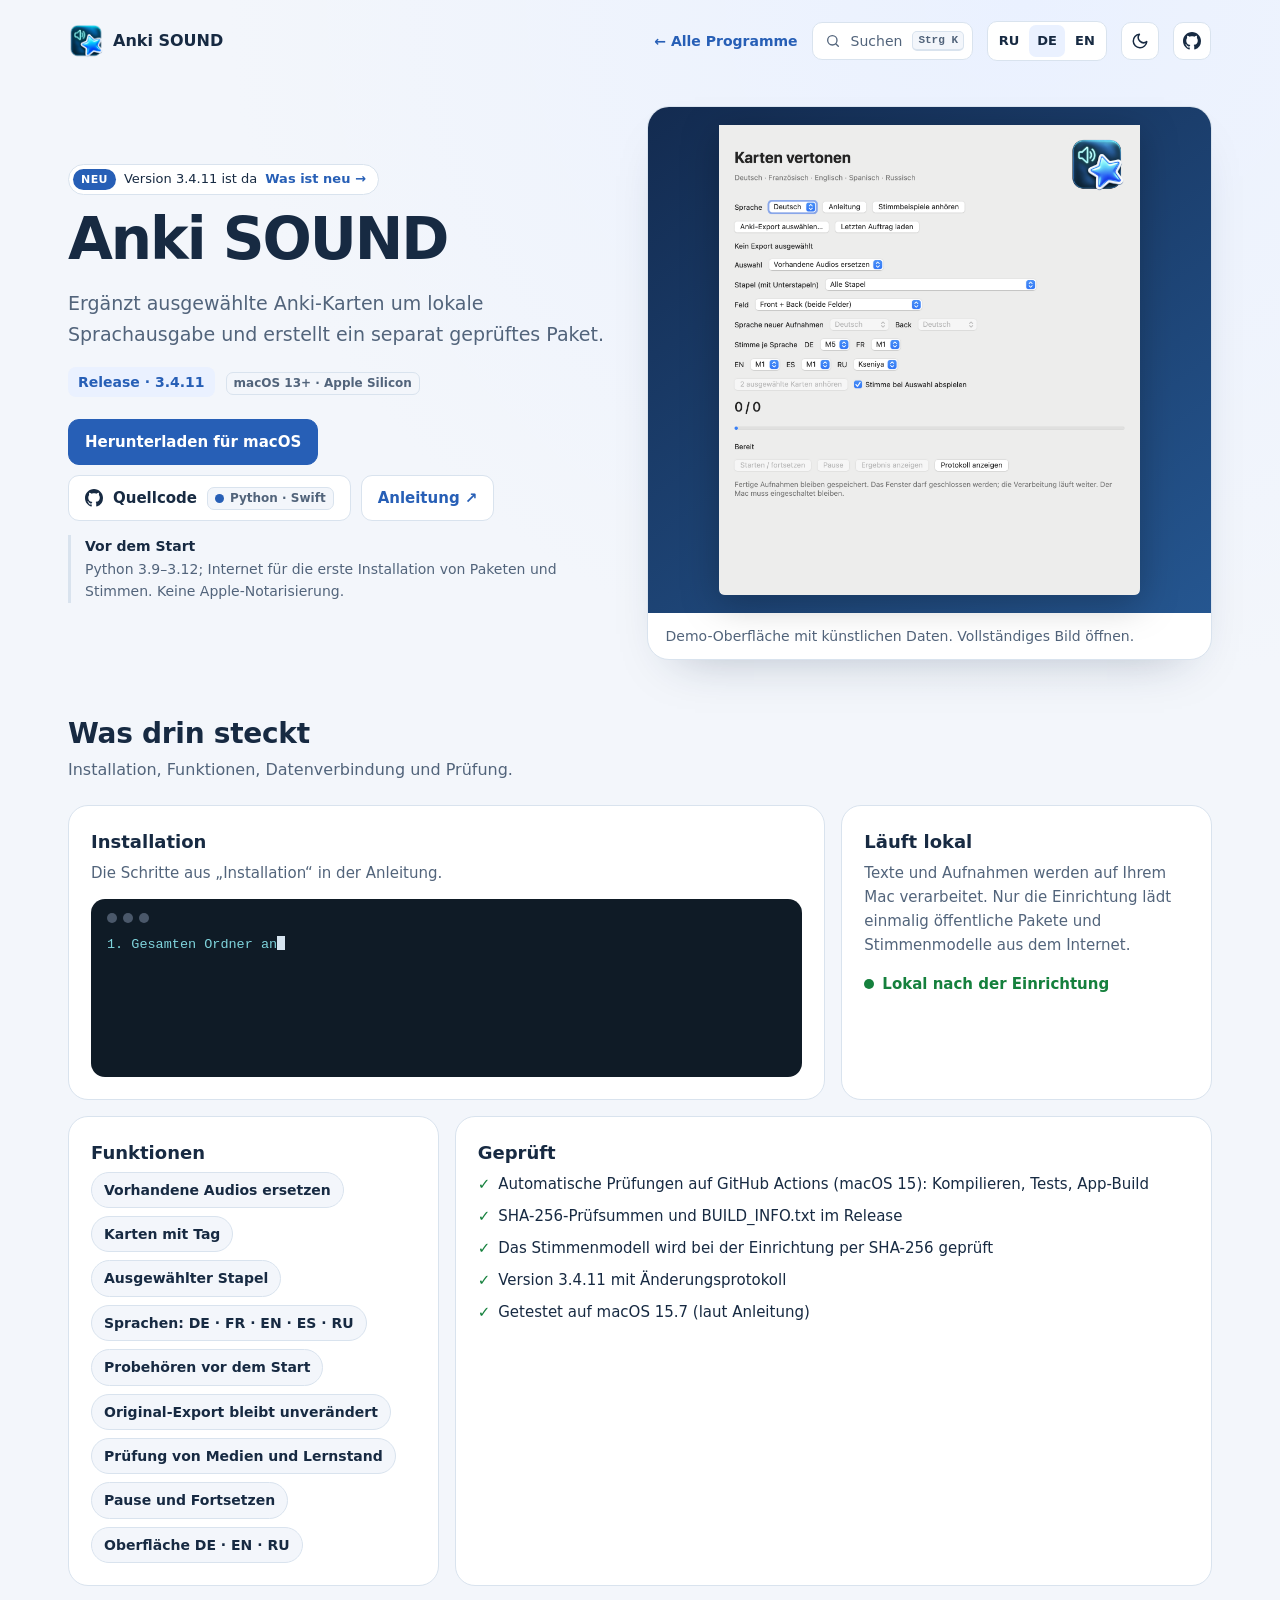
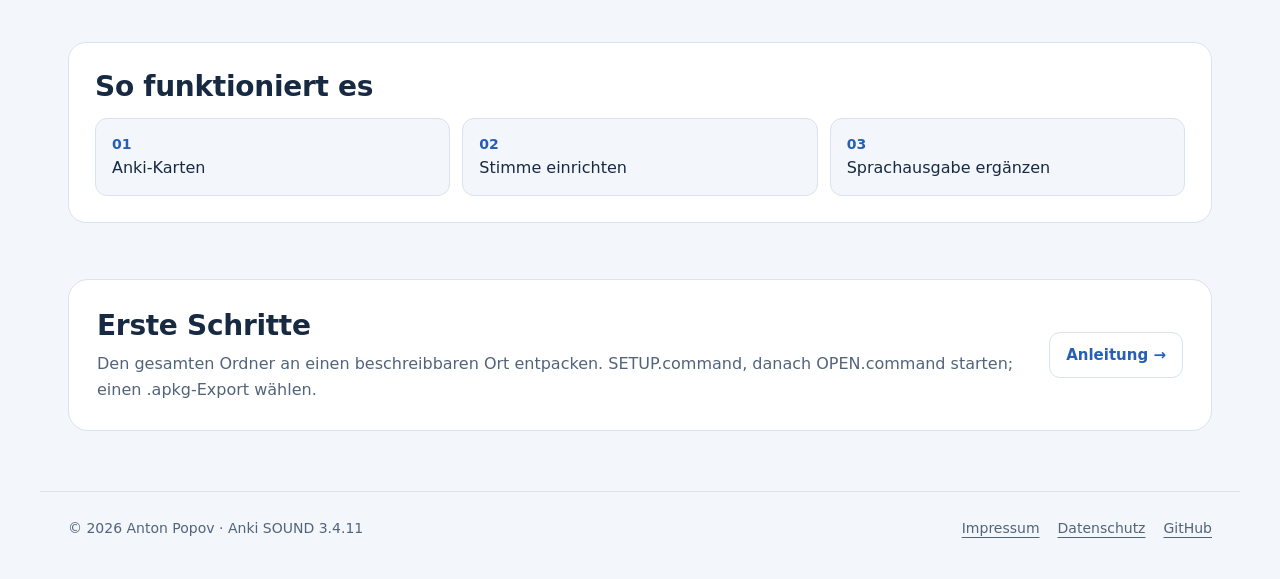
==== commit 9767cf80: "kit: full brand in floating header, lighter pill transition" ====
--- a/docs/index.html
+++ b/docs/index.html
@@ -7,8 +7,8 @@
 <meta name="description" content="Ergänzt ausgewählte Anki-Karten um lokale Sprachausgabe und erstellt ein separat geprüftes Paket.">
 <title>Anki SOUND — Anleitung · Release · 3.4.11</title>
 <link rel="icon" href="presentation-icon.png">
-<script src="assets/kit/kit-theme.js"></script><link rel="stylesheet" href="assets/kit/kit.css?v=2026.11.05-1"><script src="assets/kit/programs.js?v=2026.11.05-1" defer></script><script src="assets/kit/kit.js?v=2026.11.05-1" defer></script>
-<link rel="stylesheet" href="presentation.css?v=2026.11.05-1">
+<script src="assets/kit/kit-theme.js"></script><link rel="stylesheet" href="assets/kit/kit.css?v=2026.11.06-1"><script src="assets/kit/programs.js?v=2026.11.06-1" defer></script><script src="assets/kit/kit.js?v=2026.11.06-1" defer></script>
+<link rel="stylesheet" href="presentation.css?v=2026.11.06-1">
 </head>
 <body class="ppk-page">
 <a class="ppk-skip" href="#main">Zum Inhalt</a>
--- a/docs/assets/kit/kit.css
+++ b/docs/assets/kit/kit.css
@@ -52,14 +52,17 @@
 .ppk-search-btn:has(svg)::before,.ppk-icon-btn:has(svg)::before,.ppk-btn-gh:has(svg)::before{display:none}
 
 /* ---------- header: static markup, JS only improves it ---------- */
-.ppk-nav-wrap{position:sticky;top:0;z-index:40;padding:10px 0 0;transition:padding .3s}
+.ppk-nav-wrap{position:sticky;top:0;z-index:40;padding:10px 0 0}
 .ppk-nav-wrap.ppk-floating{padding-inline:8px}
-.ppk-nav{max-width:var(--ppk-shell);margin:0 auto;display:flex;align-items:center;gap:14px;padding:10px 28px;border:1px solid transparent;border-radius:0;font:14px/1.3 var(--ppk-font);color:var(--ppk-ink);transition:max-width .35s cubic-bezier(.2,.8,.2,1),padding .35s cubic-bezier(.2,.8,.2,1),border-radius .35s,background-color .35s,box-shadow .35s}
+.ppk-nav{position:relative;isolation:isolate;max-width:var(--ppk-shell);margin:0 auto;display:flex;align-items:center;gap:14px;padding:10px 28px;border:1px solid transparent;border-radius:0;font:14px/1.3 var(--ppk-font);color:var(--ppk-ink);transition:border-color .25s,border-radius .25s}
+/* Glass pill is a separate layer: the header jump to the pill changes layout once, the glass, blur and shadow only fade in (opacity), so scrolling past the threshold stays cheap. */
+.ppk-nav::before{content:"";position:absolute;inset:-1px;z-index:-1;border-radius:inherit;background:var(--ppk-glass);-webkit-backdrop-filter:blur(14px) saturate(1.4);backdrop-filter:blur(14px) saturate(1.4);box-shadow:0 10px 30px -18px rgba(0,0,0,.35);opacity:0;pointer-events:none;transition:opacity .25s}
 .ppk-nav *,.ppk-nav *::before,.ppk-nav *::after{box-sizing:border-box}
-.ppk-floating .ppk-nav{max-width:980px;padding:8px 10px 8px 16px;border-color:var(--ppk-line);border-radius:var(--ppk-radius-pill);background:var(--ppk-glass);-webkit-backdrop-filter:blur(14px) saturate(1.4);backdrop-filter:blur(14px) saturate(1.4);box-shadow:0 10px 30px -18px rgba(0,0,0,.35)}
+.ppk-floating .ppk-nav{max-width:980px;padding:8px 10px 8px 16px;border-color:var(--ppk-line);border-radius:var(--ppk-radius-pill)}
+.ppk-floating .ppk-nav::before{opacity:1}
 .ppk-brand{display:flex;align-items:center;gap:10px;min-width:0;font-size:16px;font-weight:750;color:var(--ppk-ink);text-decoration:none;white-space:nowrap}
 .ppk-brand img{width:34px;height:34px;flex:none;border-radius:9px}
-.ppk-brand span{overflow:hidden;text-overflow:ellipsis}
+.ppk-brand span{overflow:hidden;text-overflow:ellipsis;padding:3px 4px 3px 0;margin:-3px -4px -3px 0}
 .ppk-spacer{flex:1}
 .ppk-back{display:inline-flex;align-items:center;min-height:38px;font-size:14px;font-weight:650;color:var(--ppk-accent);text-decoration:none;white-space:nowrap}
 .ppk-back:hover{text-decoration:underline;text-underline-offset:4px}
@@ -237,7 +240,7 @@
 }
 
 @media (prefers-reduced-motion:reduce){
-  .ppk-nav-wrap,.ppk-nav,.ppk-pill,.ppk-btn,.ppk-chips span,.ppk-app-card,.ppk-reveal,.ppk-progress i,.ppk-page{transition:none!important}
+  .ppk-nav-wrap,.ppk-nav,.ppk-nav::before,.ppk-pill,.ppk-btn,.ppk-chips span,.ppk-app-card,.ppk-reveal,.ppk-progress i,.ppk-page{transition:none!important}
   .ppk-palette,.ppk-app-card,.ppk-rows li,.ppk-cursor,.ppk-live::before{animation:none!important}
   html.ppk-js .ppk-reveal:not(.ppk-in){opacity:1;transform:none}
 }
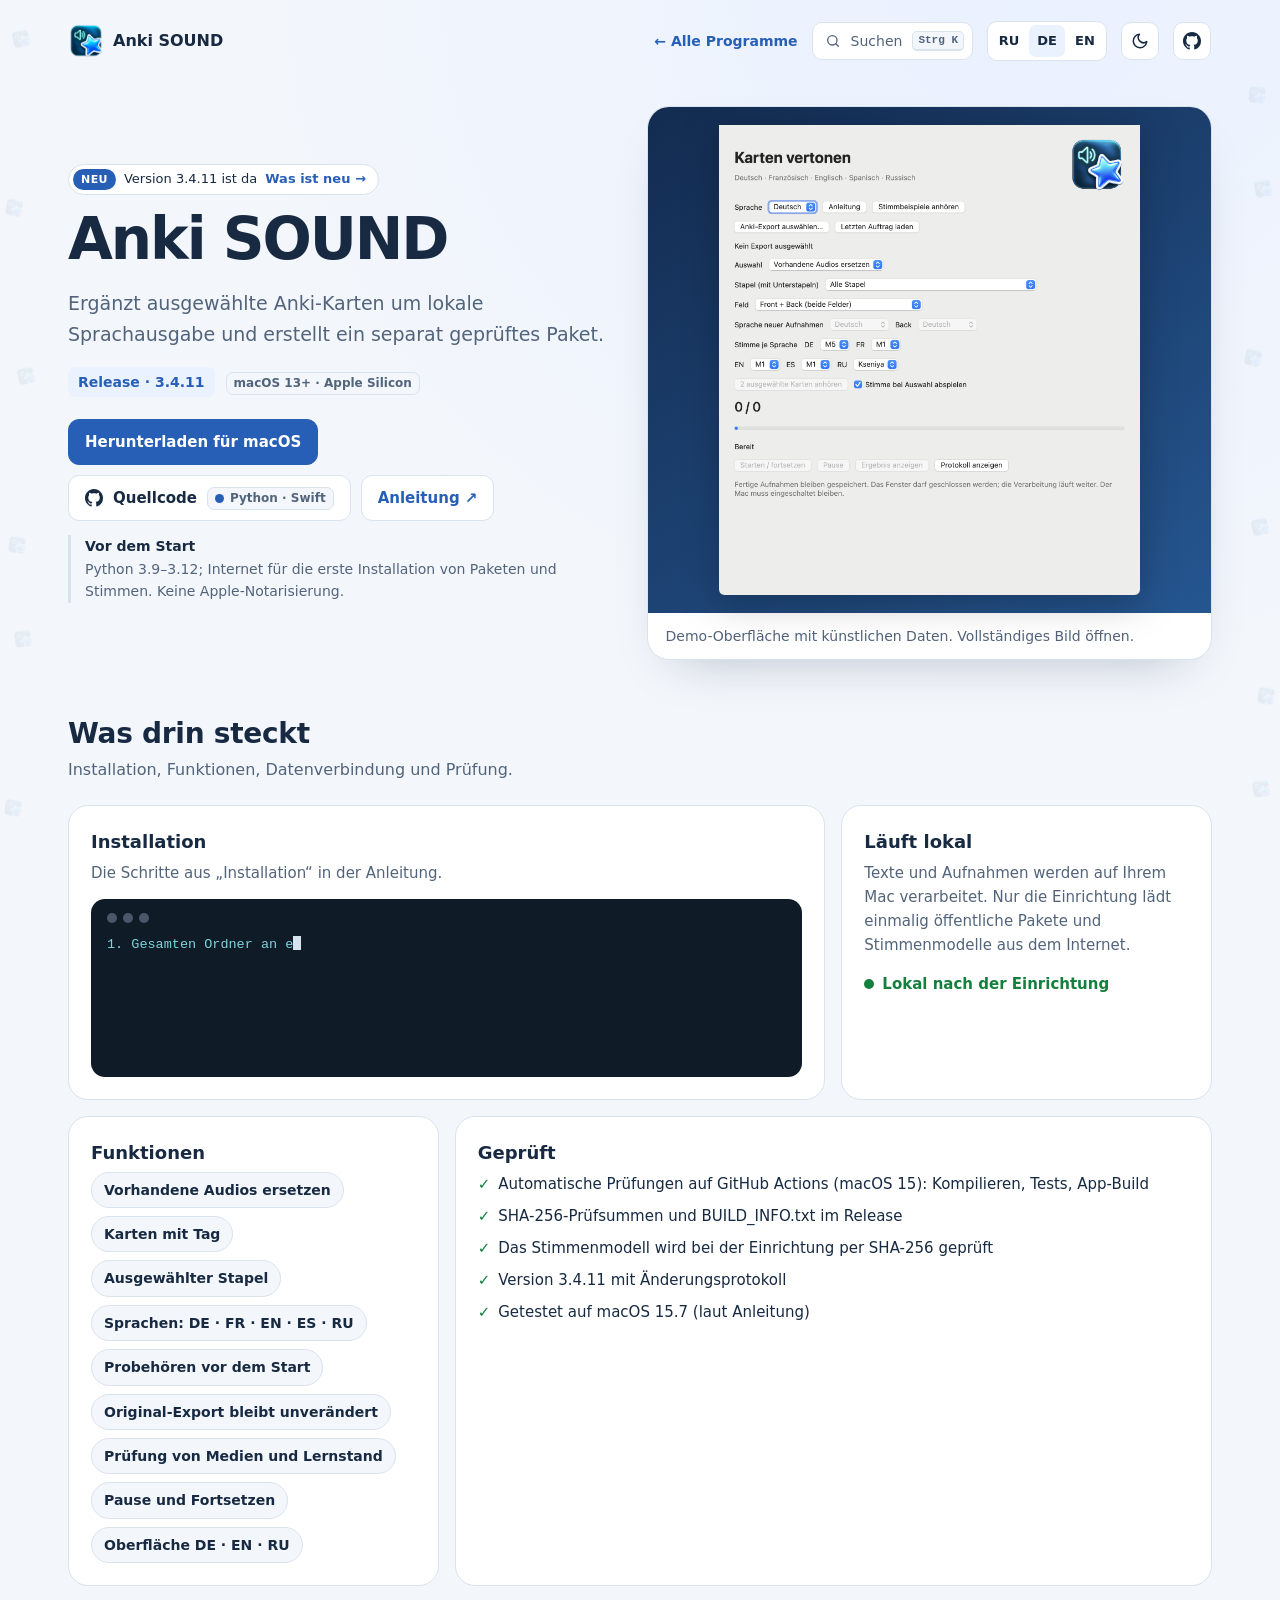
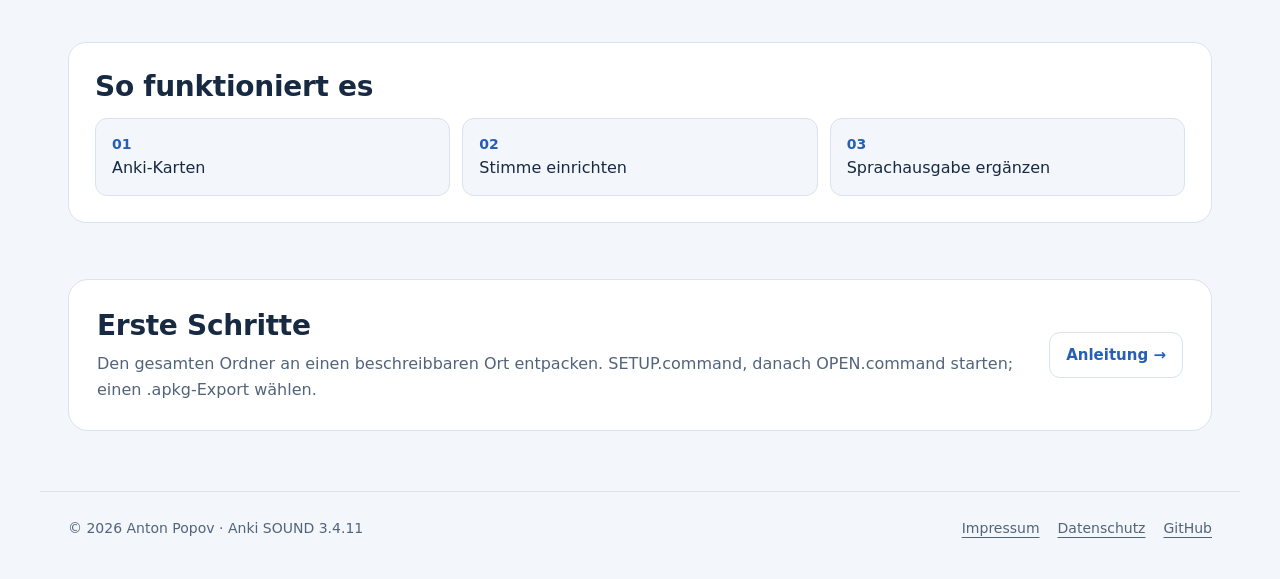
==== commit 2cd975c0: "kit: quiet side decor of program icons on wide screens One fixed, aria-hidden layer in the page marg" ====
--- a/docs/index.html
+++ b/docs/index.html
@@ -7,8 +7,8 @@
 <meta name="description" content="Ergänzt ausgewählte Anki-Karten um lokale Sprachausgabe und erstellt ein separat geprüftes Paket.">
 <title>Anki SOUND — Anleitung · Release · 3.4.11</title>
 <link rel="icon" href="presentation-icon.png">
-<script src="assets/kit/kit-theme.js"></script><link rel="stylesheet" href="assets/kit/kit.css?v=2026.11.06-1"><script src="assets/kit/programs.js?v=2026.11.06-1" defer></script><script src="assets/kit/kit.js?v=2026.11.06-1" defer></script>
-<link rel="stylesheet" href="presentation.css?v=2026.11.06-1">
+<script src="assets/kit/kit-theme.js"></script><link rel="stylesheet" href="assets/kit/kit.css?v=2026.11.06-2"><script src="assets/kit/programs.js?v=2026.11.06-2" defer></script><script src="assets/kit/kit.js?v=2026.11.06-2" defer></script>
+<link rel="stylesheet" href="presentation.css?v=2026.11.06-2">
 </head>
 <body class="ppk-page">
 <a class="ppk-skip" href="#main">Zum Inhalt</a>
--- a/docs/assets/kit/kit.css
+++ b/docs/assets/kit/kit.css
@@ -245,3 +245,18 @@
   html.ppk-js .ppk-reveal:not(.ppk-in){opacity:1;transform:none}
 }
 @media (forced-colors:active){.ppk-pitem[aria-selected="true"]{outline:2px solid Highlight}.ppk-tabs button[aria-selected="true"]{outline:2px solid Highlight}}
+
+/* side decor (kit.js builds it on screens >= 1280px; nothing without JS) */
+.ppk-decor{display:none}
+@media (min-width:1280px){
+  .ppk-decor{display:block;position:fixed;inset:0;z-index:0;overflow:hidden;pointer-events:none;container-type:inline-size;opacity:0;transition:opacity 1.2s ease}
+  .ppk-decor.ppk-decor-on{opacity:1}
+  .ppk-decor-side{position:absolute;top:0;bottom:0;width:calc((100cqi - var(--ppk-decor-shell,var(--ppk-shell)))/2);animation:ppk-decor-drift 90s ease-in-out infinite alternate;will-change:transform}
+  .ppk-decor-l{left:0}
+  .ppk-decor-r{right:0;animation-direction:alternate-reverse}
+  .ppk-decor-i{--ppk-sz:clamp(18px,calc(var(--ppk-k,1) * ((100cqi - var(--ppk-decor-shell,var(--ppk-shell)))/2 - 28px)),72px);position:absolute;top:var(--ppk-y,0);left:calc(var(--ppk-x,.5) * (100% - 1.2 * var(--ppk-sz)) + .1 * var(--ppk-sz));width:var(--ppk-sz);height:var(--ppk-sz);object-fit:contain;opacity:.06;transform:rotate(var(--ppk-r,0deg));user-select:none}
+  [data-theme="dark"] .ppk-decor-i{opacity:.08}
+}
+@keyframes ppk-decor-drift{from{transform:translateY(-10px)}to{transform:translateY(10px)}}
+@media print{.ppk-decor{display:none!important}}
+@media (prefers-reduced-motion:reduce){.ppk-decor{transition:none}.ppk-decor-side{animation:none;will-change:auto}}
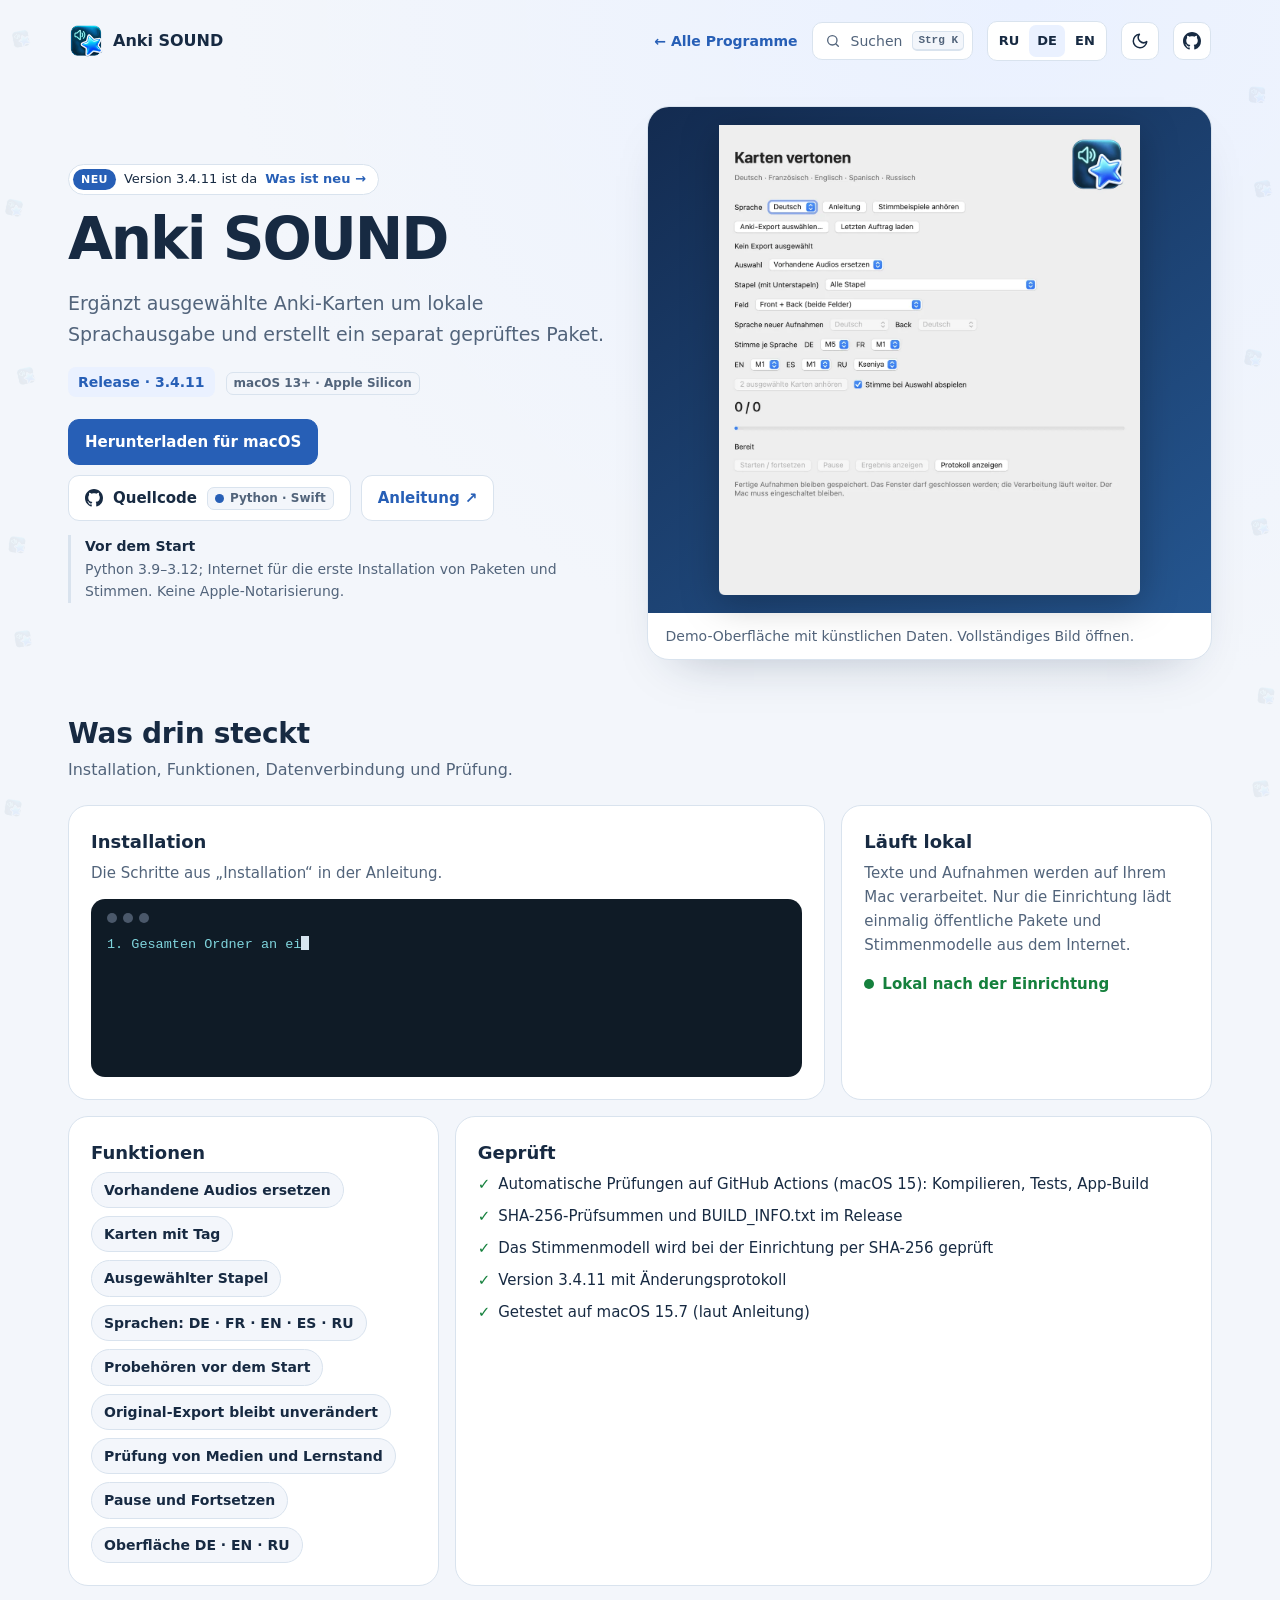
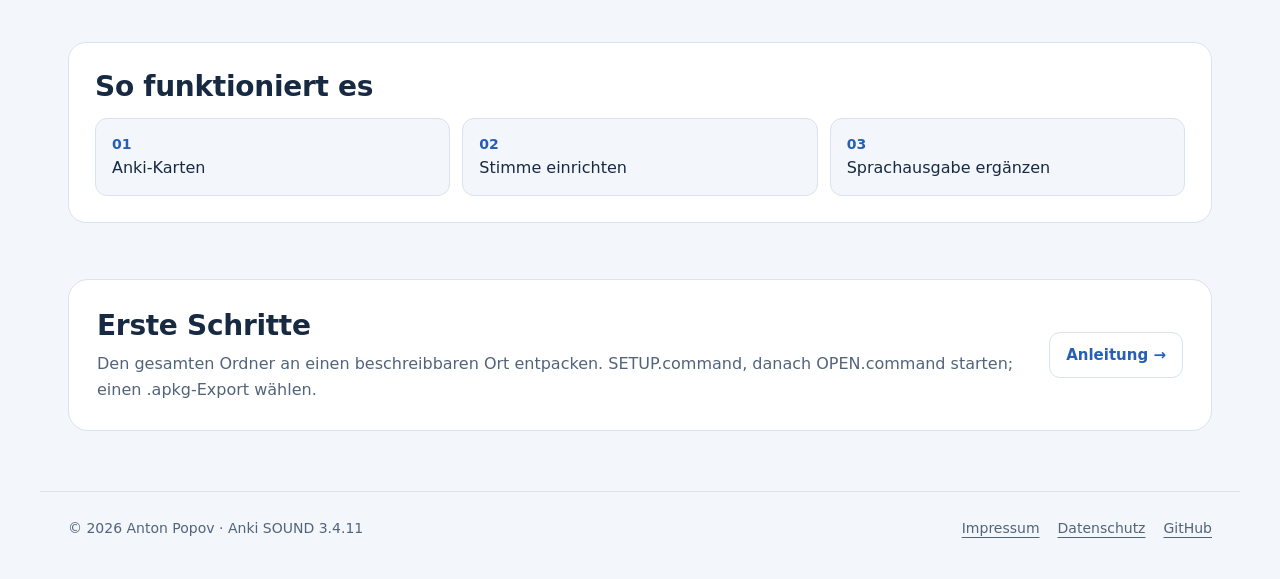
==== commit ab2d4cb1: "perf: smaller site images and icons, local guide images Screenshots get WebP copies at twice their s" ====
--- a/docs/index.html
+++ b/docs/index.html
@@ -39,7 +39,7 @@
 
 </div>
 <figure class="ppk-preview">
-<div class="ppk-stage"><a href="images/guide-de.png"><img src="images/guide-de.png" alt="Anki SOUND — Demo-Oberfläche mit künstlichen Daten. Vollständiges Bild öffnen." decoding="async"></a></div>
+<div class="ppk-stage"><a href="images/guide-de.png"><img src="assets/web/guide-de.073d8410.webp" alt="Anki SOUND — Demo-Oberfläche mit künstlichen Daten. Vollständiges Bild öffnen." decoding="async" width="1520" height="1696" fetchpriority="high"></a></div>
 <figcaption>Demo-Oberfläche mit künstlichen Daten. Vollständiges Bild öffnen.</figcaption>
 </figure>
 </div>
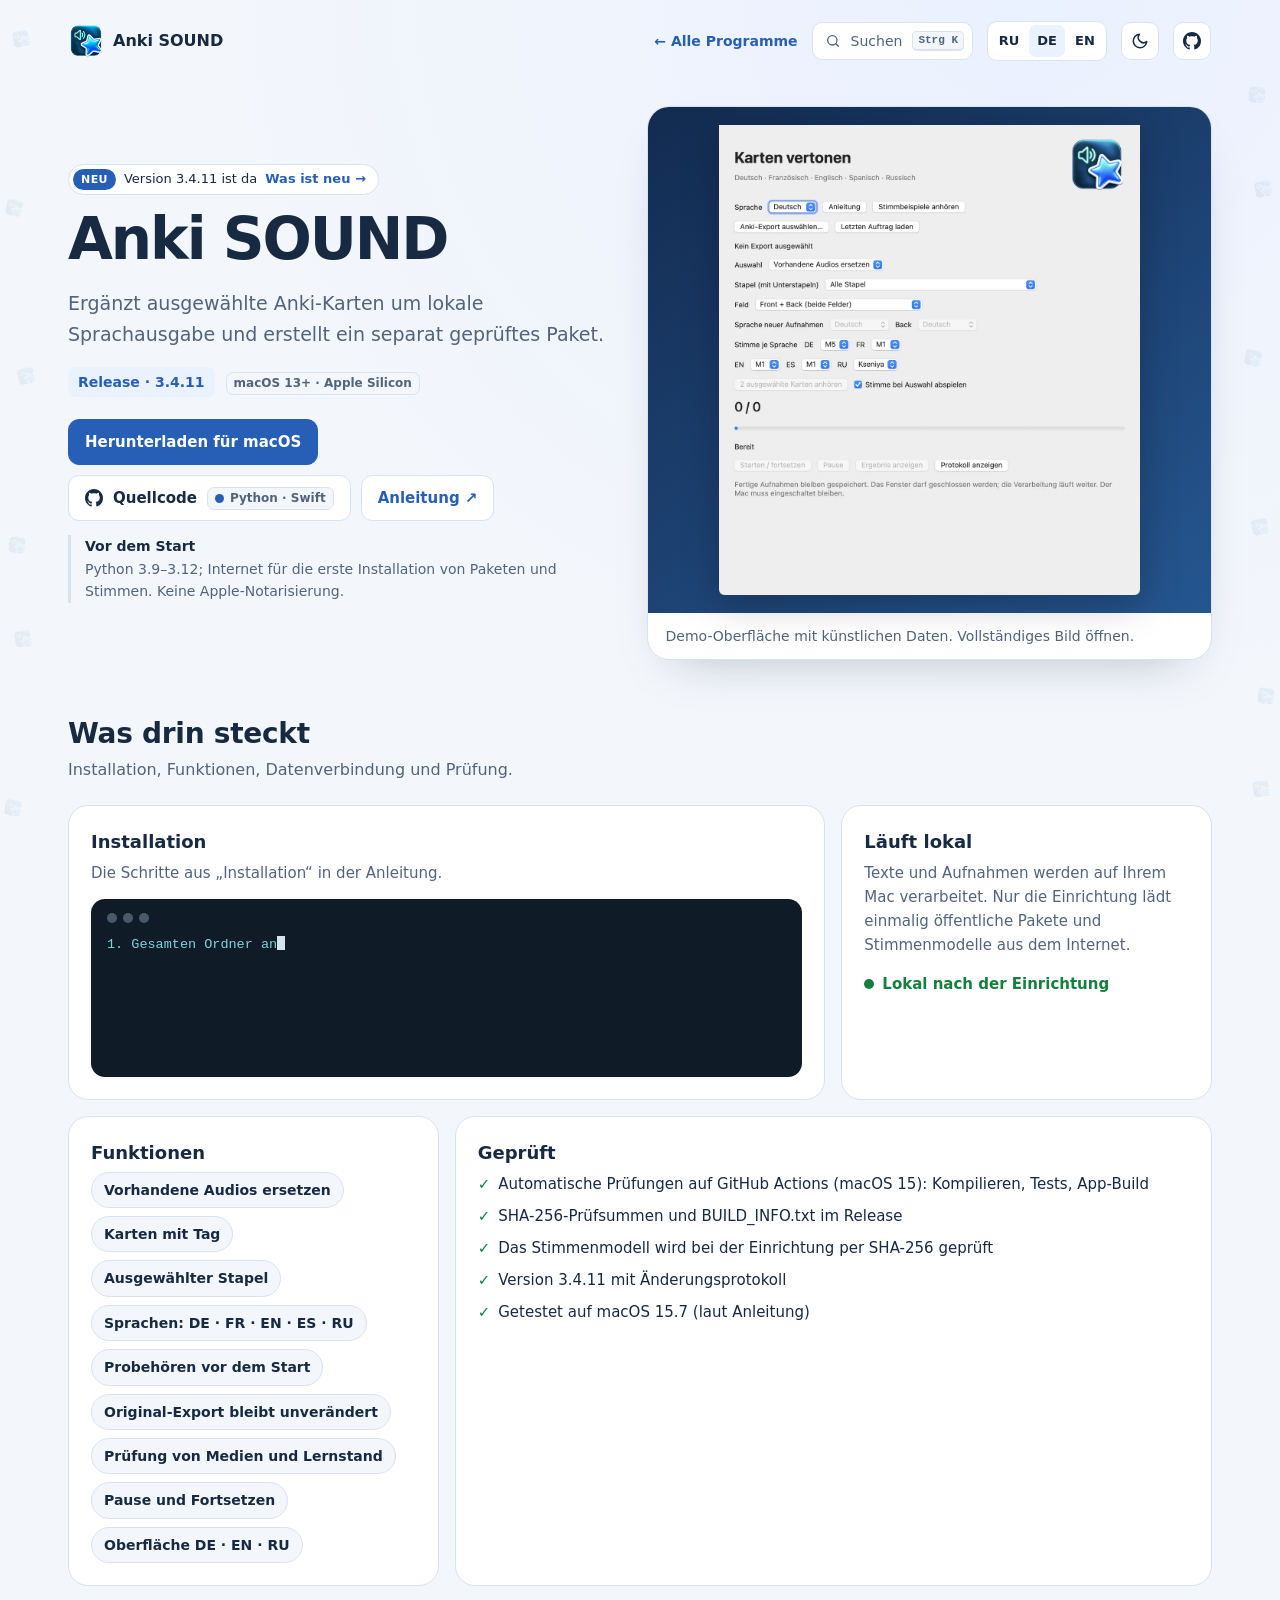
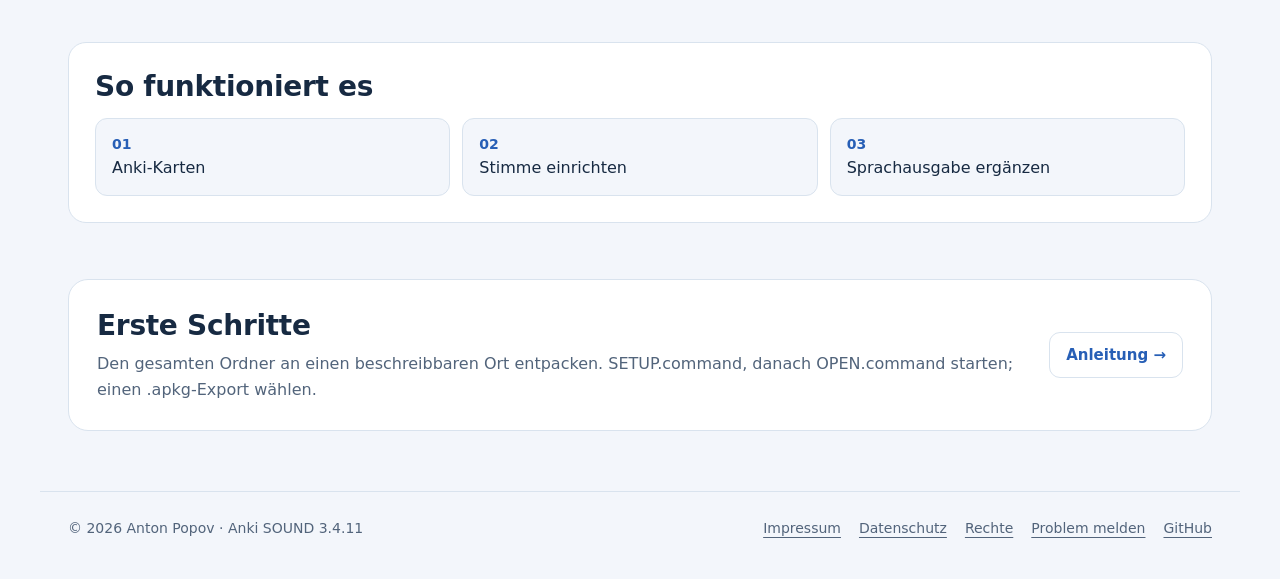
==== commit cf66124e: "site: one tab title pattern and one footer across programs Landing titles name the program and what " ====
--- a/docs/index.html
+++ b/docs/index.html
@@ -5,7 +5,7 @@
 <meta name="viewport" content="width=device-width,initial-scale=1">
 <meta name="color-scheme" content="light dark">
 <meta name="description" content="Ergänzt ausgewählte Anki-Karten um lokale Sprachausgabe und erstellt ein separat geprüftes Paket.">
-<title>Anki SOUND — Anleitung · Release · 3.4.11</title>
+<title>Anki SOUND — Ergänzt ausgewählte Anki-Karten um lokale Sprachausgabe und erstellt ein separat geprüftes Paket</title>
 <link rel="icon" href="presentation-icon.png">
 <script src="assets/kit/kit-theme.js"></script><link rel="stylesheet" href="assets/kit/kit.css?v=2026.11.06-2"><script src="assets/kit/programs.js?v=2026.11.06-2" defer></script><script src="assets/kit/kit.js?v=2026.11.06-2" defer></script>
 <link rel="stylesheet" href="presentation.css?v=2026.11.06-2">
@@ -66,8 +66,8 @@
 </section>
 </main>
 <footer class="ppk-footer">
-  <span>© 2026 Anton Popov · Anki SOUND 3.4.11</span>
-  <nav aria-label="Rechtliches"><a href="https://popovantondev.github.io/popovantondev/impressum.html">Impressum</a><a href="https://popovantondev.github.io/popovantondev/datenschutz.html">Datenschutz</a><a href="https://github.com/popovantondev/AnkiSound">GitHub</a></nav>
+<span>© 2026 Anton Popov · Anki SOUND 3.4.11</span>
+<nav aria-label="Rechtliches"><a href="https://popovantondev.github.io/popovantondev/impressum.html">Impressum</a><a href="https://popovantondev.github.io/popovantondev/datenschutz.html">Datenschutz</a><a href="https://github.com/popovantondev/AnkiSound/blob/main/LICENSE">Rechte</a><a href="https://github.com/popovantondev/AnkiSound/issues/new/choose">Problem melden</a><a href="https://github.com/popovantondev/AnkiSound">GitHub</a></nav>
 </footer>
 </body>
 </html>
